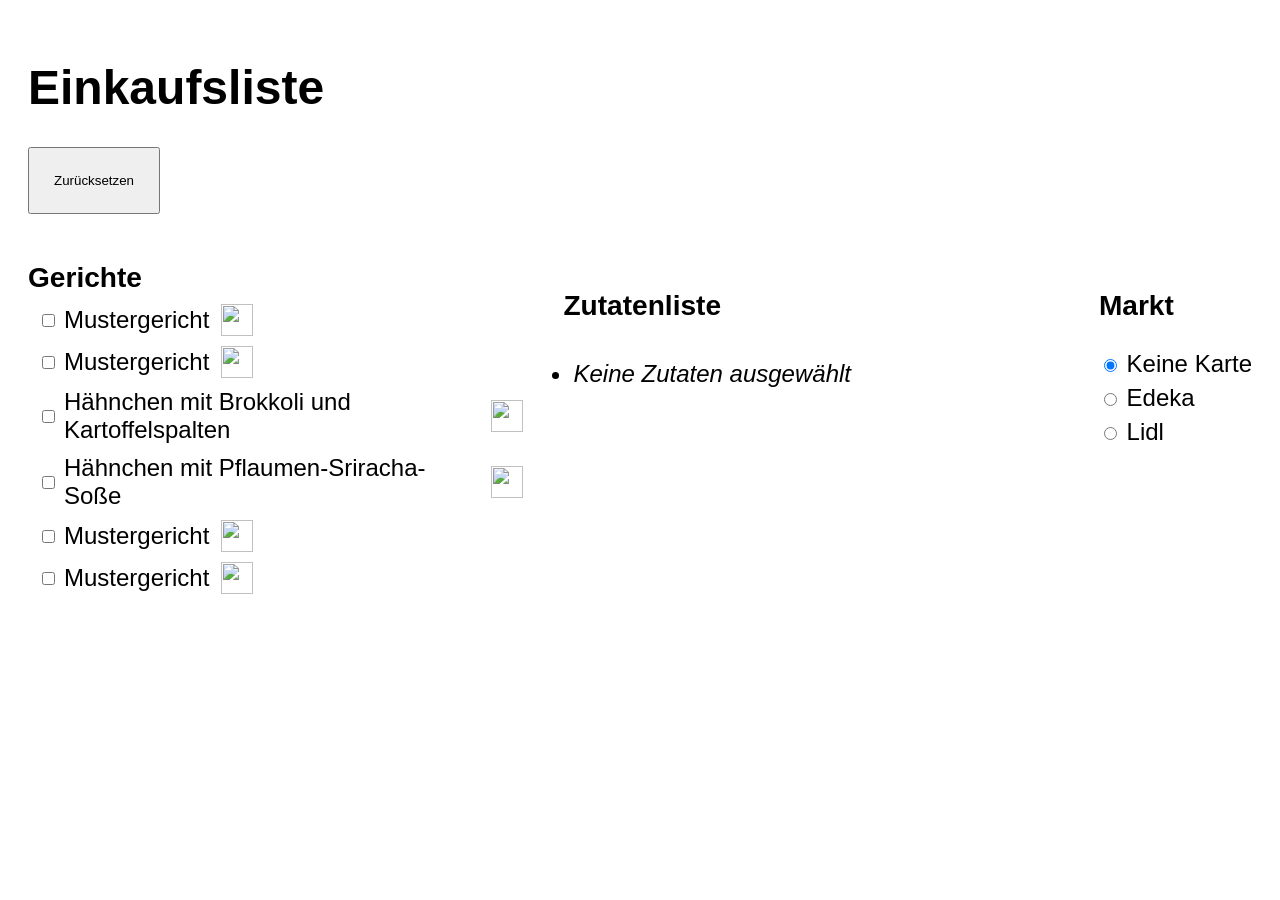
==== index.html @ 177685bd "Update index.html" ====
<!DOCTYPE html>
<html lang="de">
<head>
<meta charset="UTF-8">
<title>Einkaufsliste</title>

<style>
body {
    font-family: Arial, sans-serif;
	font-size: 24px; /* Base font size */
    padding: 20px;
}

/* ===================== KARTE ===================== */
#map-container {
    position: relative;
    max-width: 1200px;
    margin-top: 20px;
}

#map-container.hidden {
    display: none;
}

#map-container img {
    width: 100%;
    display: block;
}

.marker {
    position: absolute;
    width: 22px;
    height: 22px;
    background: red;
    border-radius: 50%;
    color: white;
    font-size: 12px;
    font-weight: bold;
    display: flex;
    align-items: center;
    justify-content: center;
	cursor: pointer;
}

/* Popup für Zutaten */
.popup {
    position: absolute;
    background: white;
    border: 1px solid #333;
    padding: 6px 10px;
    font-size: 12px;
    display: none;
    z-index: 10;
    box-shadow: 0 2px 6px rgba(0,0,0,0.3);
	}

/* ===================== LAYOUT ===================== */
#listen-container {
    display: flex;
    gap: 30px;
    margin-top: 20px;
    align-items: flex-start;
}

#controls {
    max-height: 300px;
    overflow-y: auto;
    padding: 10px;
}

.gericht {
    display: flex;
    align-items: center;
    gap: 12px;
    margin-bottom: 10px;
}

.gericht label {
    display: flex;
    align-items: center;
    gap: 6px;
    cursor: pointer;
}

.icon {
    width: 32px;
    height: 32px;
    cursor: pointer;
}

/* ===================== FULLSCREEN OVERLAY ===================== */
#iconOverlay {
    position: fixed;
    inset: 0;
    background: rgba(0,0,0,0.8);
    display: none;
    align-items: center;
    justify-content: center;
    z-index: 9999;
}

#iconOverlay img {
    max-width: 90vw;
    max-height: 90vh;
}
/* ===================== FULLSCREEN OVERLAY END ===================== */

#zutatenListe {
    padding: 10px;
    min-width: 200px;
}

#zutatenListe li {
    margin-bottom: 6px;
}

/* ===================== MARKTAUSWAHL ===================== */
#marktAuswahl label {
    display: block;
    margin-bottom: 6px;
    cursor: pointer;
}
</style>
</head>

<body>

<h1>Einkaufsliste</h1>
<button id="resetBtn"; style="padding:24px 24px;">Zurücksetzen</button>
<br><br>

<!-- ===================== LISTEN ===================== -->
<div id="listen-container">

    <!-- GERICHTE -->
    <div style="flex:1; max-width: 600px;">
        <div style="display:flex; align-items:center; gap:10px;">
            <h3 style="margin:0;">Gerichte</h3>	
        </div>

        <div id="controls">
            <div class="gericht">
                <label><input type="checkbox" id="gericht1" value="gericht1"> Mustergericht</label>
                <img src="gericht1.png" class="icon">
            </div>
            <div class="gericht">
                <label><input type="checkbox" id="gericht2" value="gericht2"> Mustergericht</label>
                <img src="gericht2.png" class="icon">
            </div>
            <div class="gericht">
                <label><input type="checkbox" id="gericht3" value="gericht3"> Hähnchen mit Brokkoli und Kartoffelspalten</label>
                <img src="gericht3.png" class="icon">
            </div>
			<div class="gericht">
                <label><input type="checkbox" id="gericht4" value="gericht4"> Hähnchen mit Pflaumen-Sriracha-Soße</label>
                <img src="gericht4.png" class="icon">
            </div>
            <div class="gericht">
                <label><input type="checkbox" id="gericht5" value="gericht5"> Mustergericht</label>
                <img src="gericht5.png" class="icon">
            </div>
            <div class="gericht">
                <label><input type="checkbox" id="gericht6" value="gericht6"> Mustergericht</label>
                <img src="gericht6.png" class="icon">
            </div>
        </div>
    </div>
	
	
<script>
	/* ===================== Zutaten und Positionen ===================== */
const maps = {
    edeka: {
        image: "karte-edeka.png",
        zutaten: {
            Tomate: { name: "Tomate", top: 60, left: 65 },
            Käse:  { name: "Käse",    top: 35, left: 94 },
            Nudeln: { name: "Nudeln",  top: 34, left: 75 },
            Salat:  { name: "Salat",   top: 65, left: 55 },
			Hähnchenbrust:	{ name: "Hähnchenbrust", top: 19, left: 78 }
        }
    },
    lidl: {
        image: "karte-lidl.png",
        zutaten: {
            Tomate: { name: "Tomate", top: 30, left: 49 },
            Käse:  { name: "Käse",    top: 45, left: 20 },
            Nudeln: { name: "Nudeln",  top: 65, left: 45 },
            Salat:  { name: "Salat",   top: 20, left: 60 },
			Hähnchenbrust:	{ name: "Hähnchenbrust", top: 35, left: 60 }
        }
    }
};

/* ===================== Gerichte ===================== */
const gerichte = {
    gericht1: ["Tomate", "Nudeln"],
    gericht2: ["Tomate", "Käse"],
    gericht3: ["Hähnchenbrust", "Kartoffel festkochend 750g", "Brokkoli", "Tomate", "Tomate", "Zwiebel", "Zwiebel", "Knoblauchzehen", "Knoblauchzehen", "Creme Fraíche", "Tomatepesto 50g", "Hühnerbrühe"],
	gericht4: ["Hähnchenbrust", "Kartoffel festkochend 750g", "Salatmischung", "Knoblauchzehen", "Knoblauchzehen", "Buttermilch-Zitronen-Dressing 100ml", "Pflaumenkonfitüre 160g", "Sriracha Soße 8ml", "Sojasoße 20ml"],
    gericht5: ["Tomate", "Käse"],
    gericht6: ["Salat", "Tomate"]
};
</script>

    <!-- ZUTATENLISTE -->
    <div style="flex:1;">
        <h3>Zutatenliste</h3>
        <ul id="zutatenListe">
            <li><em>Keine Zutaten ausgewählt</em></li>
        </ul>
    </div>

    <!-- MARKTAUSWAHL -->
    <div>
        <h3>Markt</h3>
        <div id="marktAuswahl">
            <label>
                <input type="radio" name="markt" value="none" checked>
                Keine Karte
            </label>
            <label>
                <input type="radio" name="markt" value="edeka">
                Edeka
            </label>
            <label>
                <input type="radio" name="markt" value="lidl">
                Lidl
            </label>
        </div>
    </div>

</div>

<!-- ===================== ICON OVERLAY ===================== -->
<div id="iconOverlay">
    <img id="iconOverlayImg">
</div>
<!-- ===================== KARTE ===================== -->
<div id="map-container" class="hidden">
    <img id="mapImage" src="">
    <div id="markers"></div>
	<div id="popup" class="popup"></div>
</div>

<script>
/* ===================== ICON OVERLAY ===================== */
const overlay = document.getElementById("iconOverlay");
const overlayImg = document.getElementById("iconOverlayImg");

document.querySelectorAll(".icon").forEach(icon => {
    icon.addEventListener("click", e => {
        e.stopPropagation();
        overlayImg.src = icon.src;
        overlay.style.display = "flex";
    });
});

overlay.addEventListener("click", () => overlay.style.display = "none");



let currentMap = "none";

/* ===================== UPDATE ===================== */
function updateMap() {
    const zutatenListe = document.getElementById("zutatenListe");
    const markersDiv = document.getElementById("markers");
    const mapContainer = document.getElementById("map-container");

    zutatenListe.innerHTML = "";
    markersDiv.innerHTML = "";

    const counter = {};
	const positions = {}; // sammelt Zutaten pro Koordinate

    document.querySelectorAll("#controls input:checked").forEach(cb => {
        gerichte[cb.value].forEach(z => counter[z] = (counter[z] || 0) + 1);
    });

    if (Object.keys(counter).length === 0) {
        zutatenListe.innerHTML = "<li><em>Keine Zutaten ausgewählt</em></li>";
    } else {
        Object.keys(counter).forEach(key => {
            const name =
                currentMap !== "none"
                ? maps[currentMap].zutaten[key]?.name || key
                : key;

            const li = document.createElement("li");
            li.textContent = `${counter[key]}× ${name}`;
            zutatenListe.appendChild(li);
        });
    }

    if (currentMap === "none") {
        mapContainer.classList.add("hidden");
        return;
    }

    mapContainer.classList.remove("hidden");
    document.getElementById("mapImage").src = maps[currentMap].image;

    // Zutaten nach Position gruppieren
Object.keys(counter).forEach(key => {
    const z = maps[currentMap].zutaten[key];
    if (!z) return;

    const posKey = `${z.top}-${z.left}`;

    if (!positions[posKey]) {
        positions[posKey] = {
            top: z.top,
            left: z.left,
            items: []
        };
    }

    positions[posKey].items.push({
        name: z.name,
        amount: counter[key]
    });
});

// Für jede Position genau EIN Marker
Object.values(positions).forEach(pos => {
    const marker = document.createElement("div");
    marker.className = "marker";
    marker.style.top = pos.top + "%";
    marker.style.left = pos.left + "%";

    // Gesamtanzahl als Zahl im Marker
    const total = pos.items.reduce((sum, i) => sum + i.amount, 0);
    marker.innerText = total;

    marker.onclick = (e) => {
        e.stopPropagation();

        const text = pos.items
            .map(i => `${i.amount}× ${i.name}`)
            .join("\n");

        showPopup(marker, text);
    };

    markersDiv.appendChild(marker);
});
	
}

/* ===================== EVENTS ===================== */
document.querySelectorAll("#controls input").forEach(cb =>
    cb.addEventListener("change", updateMap)
);

document.querySelectorAll("input[name='markt']").forEach(rb =>
    rb.addEventListener("change", () => {
        currentMap = rb.value;
        updateMap();
    })
);

document.getElementById("resetBtn").addEventListener("click", () => {
    document.querySelectorAll("#controls input").forEach(cb => cb.checked = false);
    localStorage.removeItem("eingekaufteGerichte");
    updateMap();
});

updateMap();
function showPopup(marker, text) {
    const popup = document.getElementById("popup");
    popup.innerText = text;
    popup.style.display = "block";
    popup.style.top = (marker.offsetTop - 30) + "px";
    popup.style.left = (marker.offsetLeft + 25) + "px";
}

// Klick irgendwo → Popup schließen
document.addEventListener("click", () => {
    document.getElementById("popup").style.display = "none";
});

/* ===================== LOCAL STORAGE ===================== */
const STORAGE_KEY = "eingekaufteGerichte";

function saveState() {
    const state = {};
    document.querySelectorAll("#controls input").forEach(cb => {
        state[cb.id] = cb.checked;
    });
    localStorage.setItem(STORAGE_KEY, JSON.stringify(state));
}

document.querySelectorAll("#controls input").forEach(cb => {
    cb.addEventListener("change", () => {
        saveState();
        updateMap();
    });
});

window.addEventListener("DOMContentLoaded", () => {
    const saved = localStorage.getItem(STORAGE_KEY);
    if (saved) {
        const state = JSON.parse(saved);
        document.querySelectorAll("#controls input").forEach(cb => {
            cb.checked = !!state[cb.id];
        });
    }
    updateMap();
});

/* ===================== RESET ===================== */
document.getElementById("resetBtn").addEventListener("click", () => {
    document.querySelectorAll("#controls input").forEach(cb => cb.checked = false);
    localStorage.removeItem(STORAGE_KEY);
    updateMap();
});
</script>

</body>
</html>
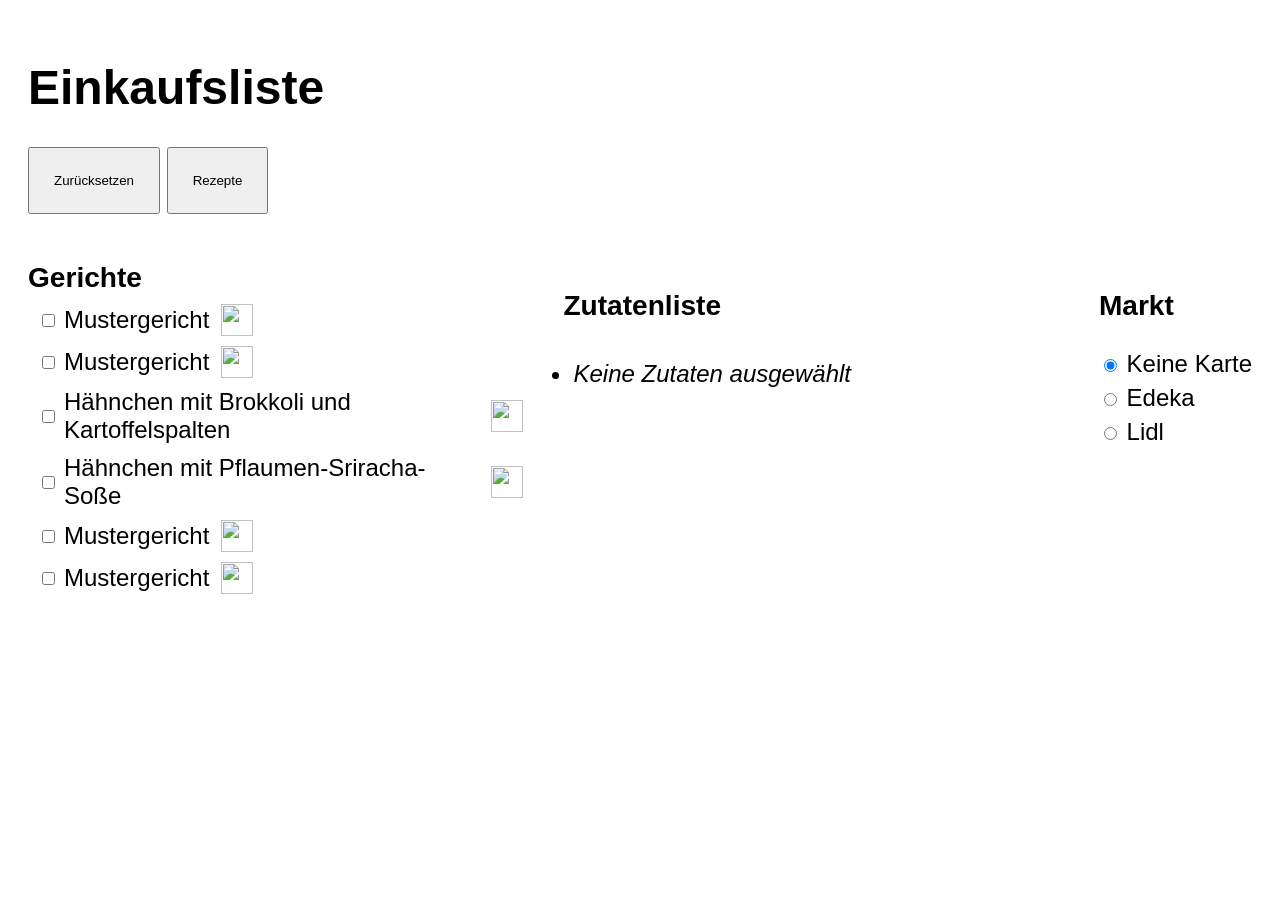
==== commit 0640f163: "Update index.html" ====
--- a/index.html
+++ b/index.html
@@ -127,6 +127,7 @@
 
 <h1>Einkaufsliste</h1>
 <button id="resetBtn"; style="padding:24px 24px;">Zurücksetzen</button>
+<a href="rezepte.html"><button id="rezeptBtn"; style="padding:24px 24px;">Rezepte</button> </a>
 <br><br>
 
 <!-- ===================== LISTEN ===================== -->
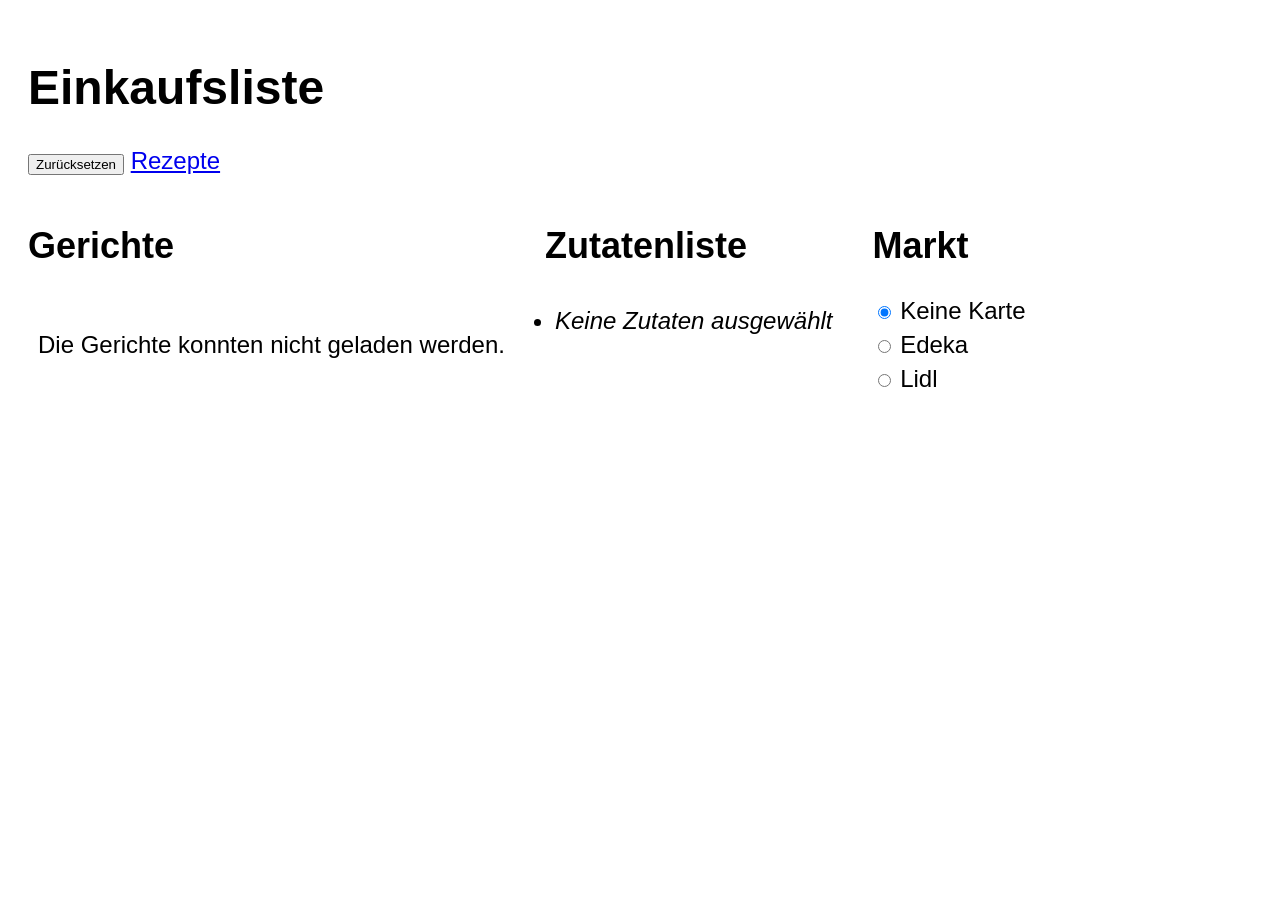
==== commit 88a65f7a: "Update index.html" ====
--- a/index.html
+++ b/index.html
@@ -1,422 +1,142 @@
 <!DOCTYPE html>
 <html lang="de">
-<head>
-<meta charset="UTF-8">
-<title>Einkaufsliste</title>
+	<head>
+		<meta charset="UTF-8">
+		<meta name="viewport" content="width=device-width, initial-scale=1.0">
 
-<style>
-body {
-    font-family: Arial, sans-serif;
-	font-size: 24px; /* Base font size */
-    padding: 20px;
-}
+		<link rel="stylesheet" href="assets/css/main.css">
 
-/* ===================== KARTE ===================== */
-#map-container {
-    position: relative;
-    max-width: 1200px;
-    margin-top: 20px;
-}
+		<title>Einkaufsliste</title>
+	</head>
 
-#map-container.hidden {
-    display: none;
-}
+	<body>
 
-#map-container img {
-    width: 100%;
-    display: block;
-}
+		<!-- ===================== HEADER ===================== -->
+		<header>
+			<h1>Einkaufsliste</h1>
 
-.marker {
-    position: absolute;
-    width: 22px;
-    height: 22px;
-    background: red;
-    border-radius: 50%;
-    color: white;
-    font-size: 12px;
-    font-weight: bold;
-    display: flex;
-    align-items: center;
-    justify-content: center;
-	cursor: pointer;
-}
+			<nav aria-label="Seitennavigation">
+				<button type="button" id="resetBtn">
+					Zurücksetzen
+				</button>
 
-/* Popup für Zutaten */
-.popup {
-    position: absolute;
-    background: white;
-    border: 1px solid #333;
-    padding: 6px 10px;
-    font-size: 12px;
-    display: none;
-    z-index: 10;
-    box-shadow: 0 2px 6px rgba(0,0,0,0.3);
-	}
-
-/* ===================== LAYOUT ===================== */
-#listen-container {
-    display: flex;
-    gap: 30px;
-    margin-top: 20px;
-    align-items: flex-start;
-}
-
-#controls {
-    max-height: 300px;
-    overflow-y: auto;
-    padding: 10px;
-}
-
-.gericht {
-    display: flex;
-    align-items: center;
-    gap: 12px;
-    margin-bottom: 10px;
-}
-
-.gericht label {
-    display: flex;
-    align-items: center;
-    gap: 6px;
-    cursor: pointer;
-}
-
-.icon {
-    width: 32px;
-    height: 32px;
-    cursor: pointer;
-}
-
-/* ===================== FULLSCREEN OVERLAY ===================== */
-#iconOverlay {
-    position: fixed;
-    inset: 0;
-    background: rgba(0,0,0,0.8);
-    display: none;
-    align-items: center;
-    justify-content: center;
-    z-index: 9999;
-}
-
-#iconOverlay img {
-    max-width: 90vw;
-    max-height: 90vh;
-}
-/* ===================== FULLSCREEN OVERLAY END ===================== */
-
-#zutatenListe {
-    padding: 10px;
-    min-width: 200px;
-}
-
-#zutatenListe li {
-    margin-bottom: 6px;
-}
-
-/* ===================== MARKTAUSWAHL ===================== */
-#marktAuswahl label {
-    display: block;
-    margin-bottom: 6px;
-    cursor: pointer;
-}
-</style>
-</head>
-
-<body>
-
-<h1>Einkaufsliste</h1>
-<button id="resetBtn"; style="padding:24px 24px;">Zurücksetzen</button>
-<a href="rezepte.html"><button id="rezeptBtn"; style="padding:24px 24px;">Rezepte</button> </a>
-<br><br>
-
-<!-- ===================== LISTEN ===================== -->
-<div id="listen-container">
-
-    <!-- GERICHTE -->
-    <div style="flex:1; max-width: 600px;">
-        <div style="display:flex; align-items:center; gap:10px;">
-            <h3 style="margin:0;">Gerichte</h3>	
-        </div>
-
-        <div id="controls">
-            <div class="gericht">
-                <label><input type="checkbox" id="gericht1" value="gericht1"> Mustergericht</label>
-                <img src="gericht1.png" class="icon">
-            </div>
-            <div class="gericht">
-                <label><input type="checkbox" id="gericht2" value="gericht2"> Mustergericht</label>
-                <img src="gericht2.png" class="icon">
-            </div>
-            <div class="gericht">
-                <label><input type="checkbox" id="gericht3" value="gericht3"> Hähnchen mit Brokkoli und Kartoffelspalten</label>
-                <img src="gericht3.png" class="icon">
-            </div>
-			<div class="gericht">
-                <label><input type="checkbox" id="gericht4" value="gericht4"> Hähnchen mit Pflaumen-Sriracha-Soße</label>
-                <img src="gericht4.png" class="icon">
-            </div>
-            <div class="gericht">
-                <label><input type="checkbox" id="gericht5" value="gericht5"> Mustergericht</label>
-                <img src="gericht5.png" class="icon">
-            </div>
-            <div class="gericht">
-                <label><input type="checkbox" id="gericht6" value="gericht6"> Mustergericht</label>
-                <img src="gericht6.png" class="icon">
-            </div>
-        </div>
-    </div>
-	
-	
-<script>
-	/* ===================== Zutaten und Positionen ===================== */
-const maps = {
-    edeka: {
-        image: "karte-edeka.png",
-        zutaten: {
-            Tomate: { name: "Tomate", top: 60, left: 65 },
-            Käse:  { name: "Käse",    top: 35, left: 94 },
-            Nudeln: { name: "Nudeln",  top: 34, left: 75 },
-            Salat:  { name: "Salat",   top: 65, left: 55 },
-			Hähnchenbrust:	{ name: "Hähnchenbrust", top: 19, left: 78 }
-        }
-    },
-    lidl: {
-        image: "karte-lidl.png",
-        zutaten: {
-            Tomate: { name: "Tomate", top: 30, left: 49 },
-            Käse:  { name: "Käse",    top: 45, left: 20 },
-            Nudeln: { name: "Nudeln",  top: 65, left: 45 },
-            Salat:  { name: "Salat",   top: 20, left: 60 },
-			Hähnchenbrust:	{ name: "Hähnchenbrust", top: 35, left: 60 }
-        }
-    }
-};
-
-/* ===================== Gerichte ===================== */
-const gerichte = {
-    gericht1: ["Tomate", "Nudeln"],
-    gericht2: ["Tomate", "Käse"],
-    gericht3: ["Hähnchenbrust", "Kartoffel festkochend 750g", "Brokkoli", "Tomate", "Tomate", "Zwiebel", "Zwiebel", "Knoblauchzehen", "Knoblauchzehen", "Creme Fraíche", "Tomatepesto 50g", "Hühnerbrühe"],
-	gericht4: ["Hähnchenbrust", "Kartoffel festkochend 750g", "Salatmischung", "Knoblauchzehen", "Knoblauchzehen", "Buttermilch-Zitronen-Dressing 100ml", "Pflaumenkonfitüre 160g", "Sriracha Soße 8ml", "Sojasoße 20ml"],
-    gericht5: ["Tomate", "Käse"],
-    gericht6: ["Salat", "Tomate"]
-};
-</script>
-
-    <!-- ZUTATENLISTE -->
-    <div style="flex:1;">
-        <h3>Zutatenliste</h3>
-        <ul id="zutatenListe">
-            <li><em>Keine Zutaten ausgewählt</em></li>
-        </ul>
-    </div>
-
-    <!-- MARKTAUSWAHL -->
-    <div>
-        <h3>Markt</h3>
-        <div id="marktAuswahl">
-            <label>
-                <input type="radio" name="markt" value="none" checked>
-                Keine Karte
-            </label>
-            <label>
-                <input type="radio" name="markt" value="edeka">
-                Edeka
-            </label>
-            <label>
-                <input type="radio" name="markt" value="lidl">
-                Lidl
-            </label>
-        </div>
-    </div>
-
-</div>
-
-<!-- ===================== ICON OVERLAY ===================== -->
-<div id="iconOverlay">
-    <img id="iconOverlayImg">
-</div>
-<!-- ===================== KARTE ===================== -->
-<div id="map-container" class="hidden">
-    <img id="mapImage" src="">
-    <div id="markers"></div>
-	<div id="popup" class="popup"></div>
-</div>
-
-<script>
-/* ===================== ICON OVERLAY ===================== */
-const overlay = document.getElementById("iconOverlay");
-const overlayImg = document.getElementById("iconOverlayImg");
-
-document.querySelectorAll(".icon").forEach(icon => {
-    icon.addEventListener("click", e => {
-        e.stopPropagation();
-        overlayImg.src = icon.src;
-        overlay.style.display = "flex";
-    });
-});
-
-overlay.addEventListener("click", () => overlay.style.display = "none");
+				<a href="rezepte.html" id="rezeptBtn">
+					Rezepte
+				</a>
+			</nav>
+		</header>
 
 
+		<!-- ===================== HAUPTINHALT ===================== -->
+		<main>
 
-let currentMap = "none";
+			<!-- ===================== LISTEN ===================== -->
+			<div id="listen-container">
 
-/* ===================== UPDATE ===================== */
-function updateMap() {
-    const zutatenListe = document.getElementById("zutatenListe");
-    const markersDiv = document.getElementById("markers");
-    const mapContainer = document.getElementById("map-container");
+				<!-- ===================== GERICHTE ===================== -->
+				<section>
+					<h2>Gerichte</h2>
 
-    zutatenListe.innerHTML = "";
-    markersDiv.innerHTML = "";
+					<!--
+						Wird automatisch durch main.js
+						aus data/gerichte/manifest.json gefüllt.
+					-->
+					<div id="controls"></div>
+				</section>
 
-    const counter = {};
-	const positions = {}; // sammelt Zutaten pro Koordinate
 
-    document.querySelectorAll("#controls input:checked").forEach(cb => {
-        gerichte[cb.value].forEach(z => counter[z] = (counter[z] || 0) + 1);
-    });
+				<!-- ===================== ZUTATENLISTE ===================== -->
+				<section>
+					<h2>Zutatenliste</h2>
 
-    if (Object.keys(counter).length === 0) {
-        zutatenListe.innerHTML = "<li><em>Keine Zutaten ausgewählt</em></li>";
-    } else {
-        Object.keys(counter).forEach(key => {
-            const name =
-                currentMap !== "none"
-                ? maps[currentMap].zutaten[key]?.name || key
-                : key;
+					<ul id="zutatenListe">
+						<li>
+							<em>Keine Zutaten ausgewählt</em>
+						</li>
+					</ul>
+				</section>
 
-            const li = document.createElement("li");
-            li.textContent = `${counter[key]}× ${name}`;
-            zutatenListe.appendChild(li);
-        });
-    }
 
-    if (currentMap === "none") {
-        mapContainer.classList.add("hidden");
-        return;
-    }
+				<!-- ===================== MARKTAUSWAHL ===================== -->
+				<section>
+					<h2>Markt</h2>
 
-    mapContainer.classList.remove("hidden");
-    document.getElementById("mapImage").src = maps[currentMap].image;
+					<div id="marktAuswahl">
 
-    // Zutaten nach Position gruppieren
-Object.keys(counter).forEach(key => {
-    const z = maps[currentMap].zutaten[key];
-    if (!z) return;
+						<label>
+							<input
+								type="radio"
+								name="markt"
+								value="none"
+								checked
+							>
+							Keine Karte
+						</label>
 
-    const posKey = `${z.top}-${z.left}`;
+						<label>
+							<input
+								type="radio"
+								name="markt"
+								value="edeka"
+							>
+							Edeka
+						</label>
 
-    if (!positions[posKey]) {
-        positions[posKey] = {
-            top: z.top,
-            left: z.left,
-            items: []
-        };
-    }
+						<label>
+							<input
+								type="radio"
+								name="markt"
+								value="lidl"
+							>
+							Lidl
+						</label>
 
-    positions[posKey].items.push({
-        name: z.name,
-        amount: counter[key]
-    });
-});
+					</div>
+				</section>
 
-// Für jede Position genau EIN Marker
-Object.values(positions).forEach(pos => {
-    const marker = document.createElement("div");
-    marker.className = "marker";
-    marker.style.top = pos.top + "%";
-    marker.style.left = pos.left + "%";
+			</div>
 
-    // Gesamtanzahl als Zahl im Marker
-    const total = pos.items.reduce((sum, i) => sum + i.amount, 0);
-    marker.innerText = total;
 
-    marker.onclick = (e) => {
-        e.stopPropagation();
+			<!-- ===================== KARTE ===================== -->
+			<section
+				id="map-container"
+				class="hidden"
+				aria-label="Marktkarte"
+			>
+				<img
+					id="mapImage"
+					src=""
+					alt="Karte des ausgewählten Marktes"
+				>
 
-        const text = pos.items
-            .map(i => `${i.amount}× ${i.name}`)
-            .join("\n");
+				<div id="markers"></div>
 
-        showPopup(marker, text);
-    };
+				<div
+					id="popup"
+					class="popup"
+				></div>
+			</section>
 
-    markersDiv.appendChild(marker);
-});
-	
-}
+		</main>
 
-/* ===================== EVENTS ===================== */
-document.querySelectorAll("#controls input").forEach(cb =>
-    cb.addEventListener("change", updateMap)
-);
 
-document.querySelectorAll("input[name='markt']").forEach(rb =>
-    rb.addEventListener("change", () => {
-        currentMap = rb.value;
-        updateMap();
-    })
-);
+		<!-- ===================== BILD-OVERLAY ===================== -->
+		<div
+			id="iconOverlay"
+			role="dialog"
+			aria-modal="true"
+			aria-label="Rezeptbild"
+		>
+			<img
+				id="iconOverlayImg"
+				src=""
+				alt=""
+			>
+		</div>
 
-document.getElementById("resetBtn").addEventListener("click", () => {
-    document.querySelectorAll("#controls input").forEach(cb => cb.checked = false);
-    localStorage.removeItem("eingekaufteGerichte");
-    updateMap();
-});
 
-updateMap();
-function showPopup(marker, text) {
-    const popup = document.getElementById("popup");
-    popup.innerText = text;
-    popup.style.display = "block";
-    popup.style.top = (marker.offsetTop - 30) + "px";
-    popup.style.left = (marker.offsetLeft + 25) + "px";
-}
+		<!-- ===================== JAVASCRIPT ===================== -->
+		<script src="assets/js/main.js"></script>
 
-// Klick irgendwo → Popup schließen
-document.addEventListener("click", () => {
-    document.getElementById("popup").style.display = "none";
-});
-
-/* ===================== LOCAL STORAGE ===================== */
-const STORAGE_KEY = "eingekaufteGerichte";
-
-function saveState() {
-    const state = {};
-    document.querySelectorAll("#controls input").forEach(cb => {
-        state[cb.id] = cb.checked;
-    });
-    localStorage.setItem(STORAGE_KEY, JSON.stringify(state));
-}
-
-document.querySelectorAll("#controls input").forEach(cb => {
-    cb.addEventListener("change", () => {
-        saveState();
-        updateMap();
-    });
-});
-
-window.addEventListener("DOMContentLoaded", () => {
-    const saved = localStorage.getItem(STORAGE_KEY);
-    if (saved) {
-        const state = JSON.parse(saved);
-        document.querySelectorAll("#controls input").forEach(cb => {
-            cb.checked = !!state[cb.id];
-        });
-    }
-    updateMap();
-});
-
-/* ===================== RESET ===================== */
-document.getElementById("resetBtn").addEventListener("click", () => {
-    document.querySelectorAll("#controls input").forEach(cb => cb.checked = false);
-    localStorage.removeItem(STORAGE_KEY);
-    updateMap();
-});
-</script>
-
-</body>
+	</body>
 </html>
--- a/assets/css/main.css
+++ b/assets/css/main.css
@@ -0,0 +1,115 @@
+body {
+    font-family: Arial, sans-serif;
+	font-size: 24px; /* Base font size */
+    padding: 20px;
+}
+
+/* ===================== KARTE ===================== */
+#map-container {
+    position: relative;
+    max-width: 1200px;
+    margin-top: 20px;
+}
+
+#map-container.hidden {
+    display: none;
+}
+
+#map-container img {
+    width: 100%;
+    display: block;
+}
+
+.marker {
+    position: absolute;
+    width: 22px;
+    height: 22px;
+    background: red;
+    border-radius: 50%;
+    color: white;
+    font-size: 12px;
+    font-weight: bold;
+    display: flex;
+    align-items: center;
+    justify-content: center;
+	cursor: pointer;
+}
+
+/* Popup für Zutaten */
+.popup {
+    position: absolute;
+    background: white;
+    border: 1px solid #333;
+    padding: 6px 10px;
+    font-size: 12px;
+    display: none;
+    z-index: 10;
+    box-shadow: 0 2px 6px rgba(0,0,0,0.3);
+	}
+
+/* ===================== LAYOUT ===================== */
+#listen-container {
+    display: flex;
+    gap: 30px;
+    margin-top: 20px;
+    align-items: flex-start;
+}
+
+#controls {
+    max-height: 300px;
+    overflow-y: auto;
+    padding: 10px;
+}
+
+.gericht {
+    display: flex;
+    align-items: center;
+    gap: 12px;
+    margin-bottom: 10px;
+}
+
+.gericht label {
+    display: flex;
+    align-items: center;
+    gap: 6px;
+    cursor: pointer;
+}
+
+.icon {
+    width: 32px;
+    height: 32px;
+    cursor: pointer;
+}
+
+/* ===================== FULLSCREEN OVERLAY ===================== */
+#iconOverlay {
+    position: fixed;
+    inset: 0;
+    background: rgba(0,0,0,0.8);
+    display: none;
+    align-items: center;
+    justify-content: center;
+    z-index: 9999;
+}
+
+#iconOverlay img {
+    max-width: 90vw;
+    max-height: 90vh;
+}
+/* ===================== FULLSCREEN OVERLAY END ===================== */
+
+#zutatenListe {
+    padding: 10px;
+    min-width: 200px;
+}
+
+#zutatenListe li {
+    margin-bottom: 6px;
+}
+
+/* ===================== MARKTAUSWAHL ===================== */
+#marktAuswahl label {
+    display: block;
+    margin-bottom: 6px;
+    cursor: pointer;
+}
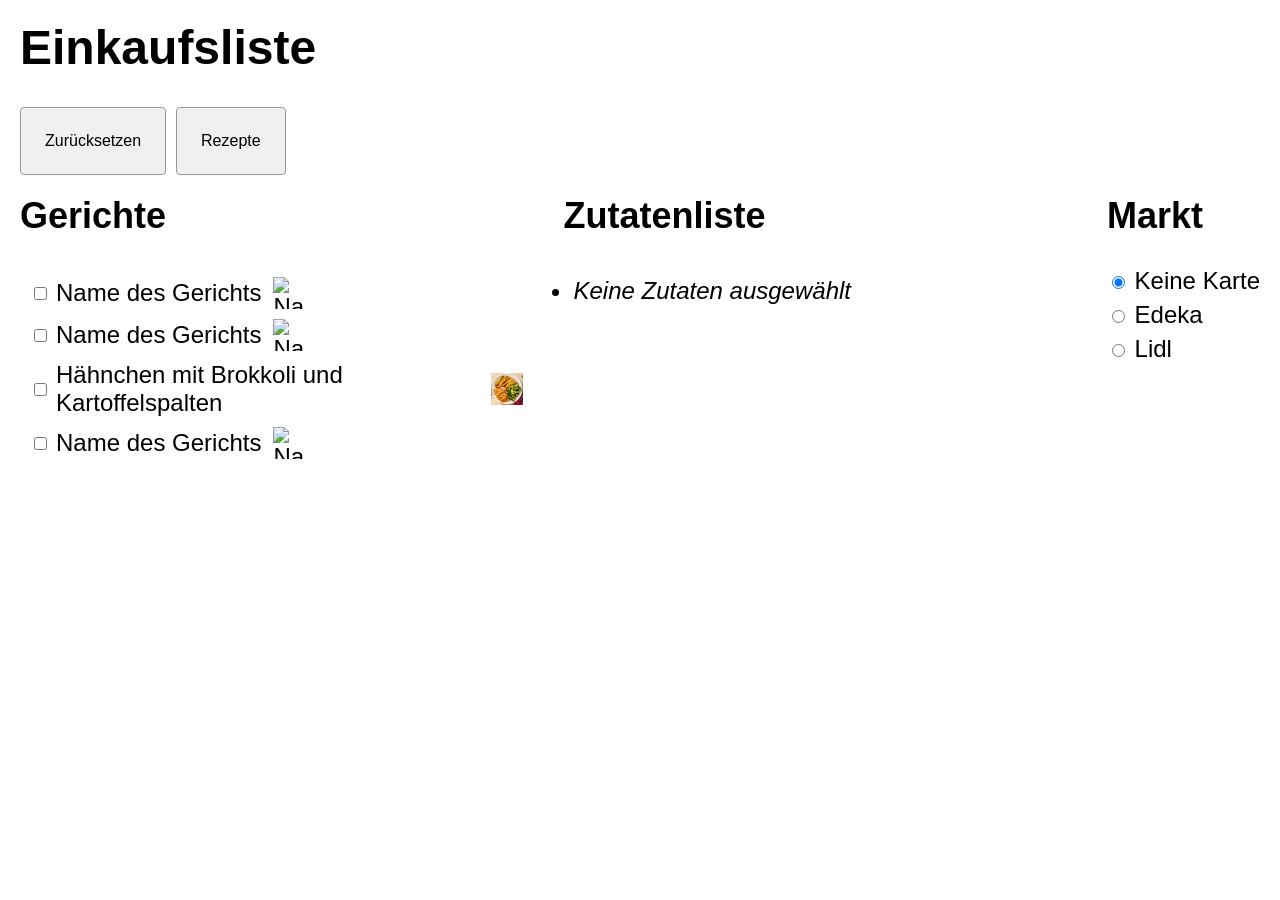
==== commit 3b69e09d: "Update index.html" ====
--- a/index.html
+++ b/index.html
@@ -20,7 +20,7 @@
 					Zurücksetzen
 				</button>
 
-				<a href="rezepte.html" id="rezeptBtn">
+				<a href="rezept_uebersicht.html" id="rezeptBtn">
 					Rezepte
 				</a>
 			</nav>
--- a/assets/css/main.css
+++ b/assets/css/main.css
@@ -1,115 +1,363 @@
+/* =========================================================
+   Einkaufsliste
+   Main Stylesheet
+   ========================================================= */
+
+
+/* ---------------------------------------------------------
+   1. Grundeinstellungen
+   --------------------------------------------------------- */
+
+* {
+	box-sizing: border-box;
+}
+
 body {
-    font-family: Arial, sans-serif;
-	font-size: 24px; /* Base font size */
-    padding: 20px;
-}
-
-/* ===================== KARTE ===================== */
+	margin: 0;
+	padding: 20px;
+
+	font-family: Arial, sans-serif;
+	font-size: 24px;
+}
+
+
+/* ---------------------------------------------------------
+   2. Header
+   --------------------------------------------------------- */
+
+header h1 {
+	margin-top: 0;
+}
+
+header nav {
+	display: flex;
+	align-items: center;
+	gap: 10px;
+}
+
+
+/*
+ * Reset-Button und Rezepte-Link sollen optisch
+ * gleich behandelt werden.
+ */
+#resetBtn,
+#rezeptBtn {
+	display: inline-flex;
+	align-items: center;
+	justify-content: center;
+
+	padding: 24px;
+
+	font: inherit;
+	font-size: 1rem;
+
+	color: inherit;
+	background: #f0f0f0;
+
+	border: 1px solid #999;
+	border-radius: 4px;
+
+	text-decoration: none;
+	cursor: pointer;
+}
+
+
+/* ---------------------------------------------------------
+   3. Hauptlayout
+   --------------------------------------------------------- */
+
+#listen-container {
+	display: flex;
+	align-items: flex-start;
+
+	gap: 30px;
+	margin-top: 20px;
+}
+
+
+/*
+ * Gerichte
+ *
+ * Entspricht dem früheren:
+ * style="flex:1; max-width:600px;"
+ */
+#listen-container > section:first-child {
+	flex: 1;
+	max-width: 600px;
+	min-width: 0;
+}
+
+
+/*
+ * Zutatenliste
+ *
+ * Entspricht dem früheren:
+ * style="flex:1;"
+ */
+#listen-container > section:nth-child(2) {
+	flex: 1;
+	min-width: 0;
+}
+
+
+/*
+ * Die Überschriften hatten vorher teilweise
+ * style="margin:0;".
+ */
+#listen-container h2 {
+	margin-top: 0;
+}
+
+
+/* ---------------------------------------------------------
+   4. Gerichte
+   --------------------------------------------------------- */
+
+#controls {
+	max-height: 300px;
+
+	padding: 10px;
+
+	overflow-y: auto;
+}
+
+
+.gericht {
+	display: flex;
+	align-items: center;
+
+	gap: 12px;
+	margin-bottom: 10px;
+}
+
+
+.gericht:last-child {
+	margin-bottom: 0;
+}
+
+
+.gericht label {
+	display: flex;
+	align-items: center;
+
+	gap: 6px;
+
+	cursor: pointer;
+}
+
+
+.gericht input[type="checkbox"] {
+	flex-shrink: 0;
+
+	cursor: pointer;
+}
+
+
+.icon {
+	width: 32px;
+	height: 32px;
+
+	object-fit: cover;
+
+	cursor: pointer;
+}
+
+
+/* ---------------------------------------------------------
+   5. Zutatenliste
+   --------------------------------------------------------- */
+
+#zutatenListe {
+	min-width: 200px;
+
+	padding: 10px;
+}
+
+
+#zutatenListe li {
+	margin-bottom: 6px;
+}
+
+
+#zutatenListe li:last-child {
+	margin-bottom: 0;
+}
+
+
+/* ---------------------------------------------------------
+   6. Marktauswahl
+   --------------------------------------------------------- */
+
+#marktAuswahl label {
+	display: block;
+
+	margin-bottom: 6px;
+
+	cursor: pointer;
+}
+
+
+#marktAuswahl label:last-child {
+	margin-bottom: 0;
+}
+
+
+#marktAuswahl input[type="radio"] {
+	cursor: pointer;
+}
+
+
+/* ---------------------------------------------------------
+   7. Karte
+   --------------------------------------------------------- */
+
 #map-container {
-    position: relative;
-    max-width: 1200px;
-    margin-top: 20px;
-}
+	position: relative;
+
+	max-width: 1200px;
+	margin-top: 20px;
+}
+
 
 #map-container.hidden {
-    display: none;
-}
-
-#map-container img {
-    width: 100%;
-    display: block;
-}
+	display: none;
+}
+
+
+#map-container > img {
+	display: block;
+
+	width: 100%;
+}
+
+
+/* ---------------------------------------------------------
+   8. Kartenmarker
+   --------------------------------------------------------- */
 
 .marker {
-    position: absolute;
-    width: 22px;
-    height: 22px;
-    background: red;
-    border-radius: 50%;
-    color: white;
-    font-size: 12px;
-    font-weight: bold;
-    display: flex;
-    align-items: center;
-    justify-content: center;
-	cursor: pointer;
-}
-
-/* Popup für Zutaten */
+	position: absolute;
+
+	width: 22px;
+	height: 22px;
+
+	display: flex;
+	align-items: center;
+	justify-content: center;
+
+	padding: 0;
+
+	color: white;
+	background: red;
+
+	border: 0;
+	border-radius: 50%;
+
+	font-size: 12px;
+	font-weight: bold;
+	line-height: 1;
+
+	cursor: pointer;
+}
+
+
+/* ---------------------------------------------------------
+   9. Karten-Popup
+   --------------------------------------------------------- */
+
 .popup {
-    position: absolute;
-    background: white;
-    border: 1px solid #333;
-    padding: 6px 10px;
-    font-size: 12px;
-    display: none;
-    z-index: 10;
-    box-shadow: 0 2px 6px rgba(0,0,0,0.3);
-	}
-
-/* ===================== LAYOUT ===================== */
-#listen-container {
-    display: flex;
-    gap: 30px;
-    margin-top: 20px;
-    align-items: flex-start;
-}
-
-#controls {
-    max-height: 300px;
-    overflow-y: auto;
-    padding: 10px;
-}
-
-.gericht {
-    display: flex;
-    align-items: center;
-    gap: 12px;
-    margin-bottom: 10px;
-}
-
-.gericht label {
-    display: flex;
-    align-items: center;
-    gap: 6px;
-    cursor: pointer;
-}
-
-.icon {
-    width: 32px;
-    height: 32px;
-    cursor: pointer;
-}
-
-/* ===================== FULLSCREEN OVERLAY ===================== */
+	position: absolute;
+	z-index: 10;
+
+	display: none;
+
+	padding: 6px 10px;
+
+	color: #000;
+	background: white;
+
+	border: 1px solid #333;
+
+	font-size: 12px;
+	white-space: pre-line;
+
+	box-shadow:
+		0 2px 6px rgba(0, 0, 0, 0.3);
+}
+
+
+/* ---------------------------------------------------------
+   10. Rezeptbild-Overlay
+   --------------------------------------------------------- */
+
 #iconOverlay {
-    position: fixed;
-    inset: 0;
-    background: rgba(0,0,0,0.8);
-    display: none;
-    align-items: center;
-    justify-content: center;
-    z-index: 9999;
-}
+	position: fixed;
+	inset: 0;
+	z-index: 9999;
+
+	display: none;
+	align-items: center;
+	justify-content: center;
+
+	padding: 20px;
+
+	background: rgba(0, 0, 0, 0.8);
+
+	cursor: pointer;
+}
+
 
 #iconOverlay img {
-    max-width: 90vw;
-    max-height: 90vh;
-}
-/* ===================== FULLSCREEN OVERLAY END ===================== */
-
-#zutatenListe {
-    padding: 10px;
-    min-width: 200px;
-}
-
-#zutatenListe li {
-    margin-bottom: 6px;
-}
-
-/* ===================== MARKTAUSWAHL ===================== */
-#marktAuswahl label {
-    display: block;
-    margin-bottom: 6px;
-    cursor: pointer;
-}
+	display: block;
+
+	max-width: 90vw;
+	max-height: 90vh;
+
+	object-fit: contain;
+}
+
+
+/* ---------------------------------------------------------
+   11. Responsive Layout
+   --------------------------------------------------------- */
+
+@media (max-width: 800px) {
+
+	body {
+		font-size: 18px;
+		padding: 15px;
+	}
+
+
+	header nav {
+		flex-wrap: wrap;
+	}
+
+
+	#resetBtn,
+	#rezeptBtn {
+		padding: 16px;
+	}
+
+
+	#listen-container {
+		flex-direction: column;
+		gap: 20px;
+	}
+
+
+	#listen-container > section {
+		width: 100%;
+		max-width: none;
+	}
+
+
+	#controls {
+		max-height: none;
+	}
+
+
+	#zutatenListe {
+		min-width: 0;
+	}
+}
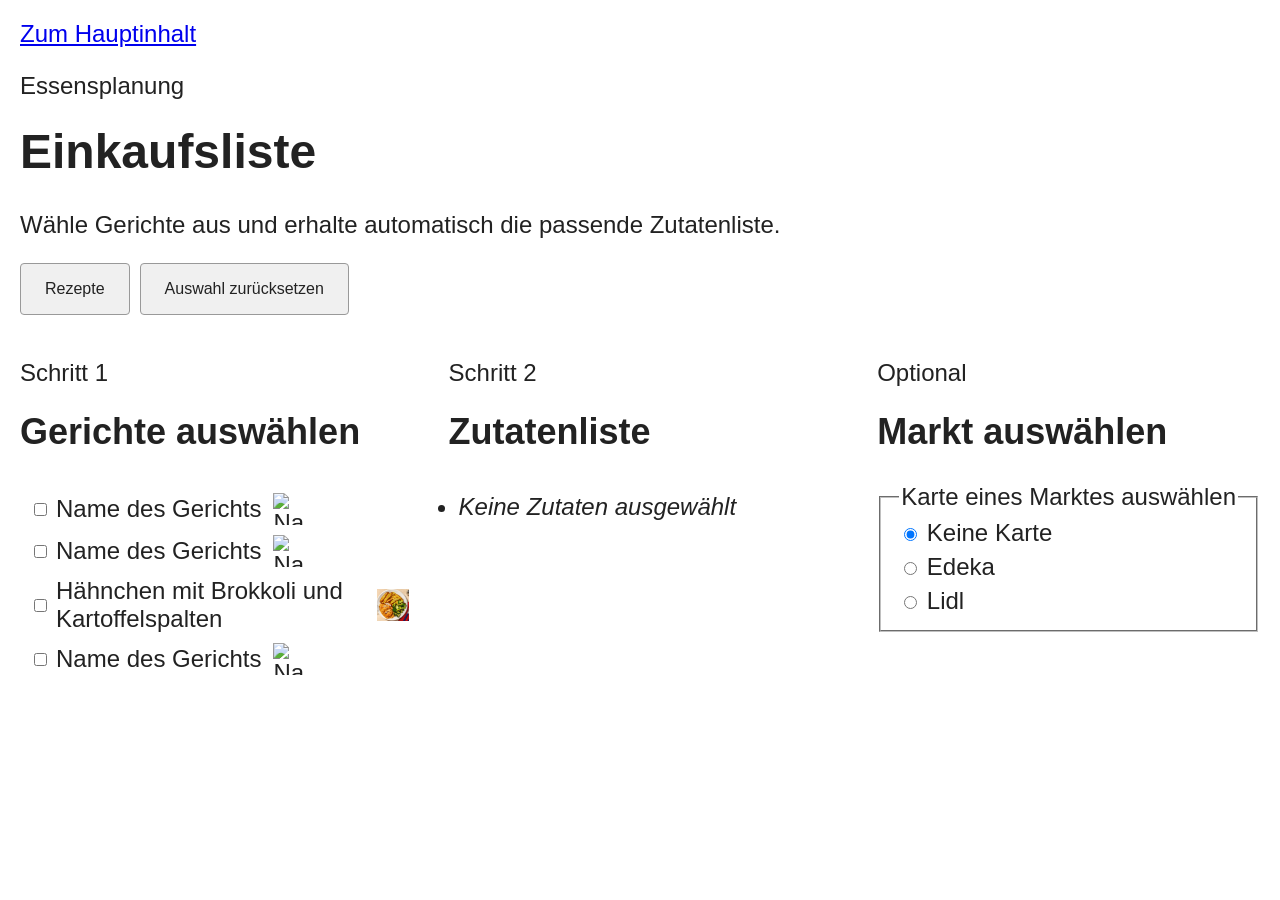
==== commit e53cec11: "Update index.html" ====
--- a/index.html
+++ b/index.html
@@ -2,54 +2,138 @@
 <html lang="de">
 	<head>
 		<meta charset="UTF-8">
-		<meta name="viewport" content="width=device-width, initial-scale=1.0">
-
-		<link rel="stylesheet" href="assets/css/main.css">
+		<meta
+			name="viewport"
+			content="width=device-width, initial-scale=1.0"
+		>
+
+		<meta
+			name="description"
+			content="Gerichte auswählen, Zutaten zusammenstellen und auf der Marktkarte anzeigen."
+		>
+
+		<link
+			rel="stylesheet"
+			href="assets/css/main.css"
+		>
 
 		<title>Einkaufsliste</title>
 	</head>
 
 	<body>
 
+		<a
+			class="skip-link"
+			href="#main-content"
+		>
+			Zum Hauptinhalt
+		</a>
+
+
 		<!-- ===================== HEADER ===================== -->
-		<header>
-			<h1>Einkaufsliste</h1>
-
-			<nav aria-label="Seitennavigation">
-				<button type="button" id="resetBtn">
-					Zurücksetzen
-				</button>
-
-				<a href="rezept_uebersicht.html" id="rezeptBtn">
-					Rezepte
-				</a>
-			</nav>
+		<header class="site-header">
+
+			<div class="page-container header-content">
+
+				<div class="header-heading">
+					<p class="eyebrow">
+						Essensplanung
+					</p>
+
+					<h1>Einkaufsliste</h1>
+
+					<p class="header-description">
+						Wähle Gerichte aus und erhalte automatisch
+						die passende Zutatenliste.
+					</p>
+				</div>
+
+
+				<nav
+					class="header-actions"
+					aria-label="Seitennavigation"
+				>
+					<a
+						href="rezept_uebersicht.html"
+						id="rezeptBtn"
+						class="button button-secondary"
+					>
+						Rezepte
+					</a>
+
+					<button
+						type="button"
+						id="resetBtn"
+						class="button button-danger"
+					>
+						Auswahl zurücksetzen
+					</button>
+				</nav>
+
+			</div>
+
 		</header>
 
 
 		<!-- ===================== HAUPTINHALT ===================== -->
-		<main>
-
-			<!-- ===================== LISTEN ===================== -->
+		<main
+			id="main-content"
+			class="page-container"
+		>
+
 			<div id="listen-container">
 
 				<!-- ===================== GERICHTE ===================== -->
-				<section>
-					<h2>Gerichte</h2>
+				<section
+					class="panel gerichte-panel"
+					aria-labelledby="gerichte-heading"
+				>
+					<div class="panel-header">
+						<div>
+							<p class="panel-kicker">
+								Schritt 1
+							</p>
+
+							<h2 id="gerichte-heading">
+								Gerichte auswählen
+							</h2>
+						</div>
+					</div>
+
 
 					<!--
-						Wird automatisch durch main.js
-						aus data/gerichte/manifest.json gefüllt.
+						Wird durch main.js aus
+						data/gerichte/manifest.json gefüllt.
 					-->
-					<div id="controls"></div>
+					<div
+						id="controls"
+						class="gerichte-liste"
+					></div>
 				</section>
 
 
 				<!-- ===================== ZUTATENLISTE ===================== -->
-				<section>
-					<h2>Zutatenliste</h2>
-
-					<ul id="zutatenListe">
+				<section
+					class="panel zutaten-panel"
+					aria-labelledby="zutaten-heading"
+				>
+					<div class="panel-header">
+						<div>
+							<p class="panel-kicker">
+								Schritt 2
+							</p>
+
+							<h2 id="zutaten-heading">
+								Zutatenliste
+							</h2>
+						</div>
+					</div>
+
+
+					<ul
+						id="zutatenListe"
+						aria-live="polite"
+					>
 						<li>
 							<em>Keine Zutaten ausgewählt</em>
 						</li>
@@ -58,40 +142,62 @@
 
 
 				<!-- ===================== MARKTAUSWAHL ===================== -->
-				<section>
-					<h2>Markt</h2>
-
-					<div id="marktAuswahl">
-
-						<label>
+				<section
+					class="panel markt-panel"
+					aria-labelledby="markt-heading"
+				>
+					<div class="panel-header">
+						<div>
+							<p class="panel-kicker">
+								Optional
+							</p>
+
+							<h2 id="markt-heading">
+								Markt auswählen
+							</h2>
+						</div>
+					</div>
+
+
+					<fieldset id="marktAuswahl">
+						<legend class="visually-hidden">
+							Karte eines Marktes auswählen
+						</legend>
+
+
+						<label class="markt-option">
 							<input
 								type="radio"
 								name="markt"
 								value="none"
 								checked
 							>
-							Keine Karte
+
+							<span>Keine Karte</span>
 						</label>
 
-						<label>
+
+						<label class="markt-option">
 							<input
 								type="radio"
 								name="markt"
 								value="edeka"
 							>
-							Edeka
+
+							<span>Edeka</span>
 						</label>
 
-						<label>
+
+						<label class="markt-option">
 							<input
 								type="radio"
 								name="markt"
 								value="lidl"
 							>
-							Lidl
+
+							<span>Lidl</span>
 						</label>
-
-					</div>
+					</fieldset>
 				</section>
 
 			</div>
@@ -100,21 +206,39 @@
 			<!-- ===================== KARTE ===================== -->
 			<section
 				id="map-container"
-				class="hidden"
-				aria-label="Marktkarte"
+				class="map-section hidden"
+				aria-labelledby="map-heading"
 			>
-				<img
-					id="mapImage"
-					src=""
-					alt="Karte des ausgewählten Marktes"
-				>
-
-				<div id="markers"></div>
-
-				<div
-					id="popup"
-					class="popup"
-				></div>
+				<div class="map-header">
+					<p class="panel-kicker">
+						Orientierung
+					</p>
+
+					<h2 id="map-heading">
+						Marktkarte
+					</h2>
+				</div>
+
+
+				<div class="map-stage">
+					<img
+						id="mapImage"
+						src=""
+						alt="Karte des ausgewählten Marktes"
+					>
+
+					<div
+						id="markers"
+						aria-label="Positionen der ausgewählten Zutaten"
+					></div>
+
+					<div
+						id="popup"
+						class="popup"
+						role="status"
+						aria-live="polite"
+					></div>
+				</div>
 			</section>
 
 		</main>
@@ -123,9 +247,10 @@
 		<!-- ===================== BILD-OVERLAY ===================== -->
 		<div
 			id="iconOverlay"
+			class="image-overlay"
 			role="dialog"
 			aria-modal="true"
-			aria-label="Rezeptbild"
+			aria-label="Vergrößertes Bild des Gerichts"
 		>
 			<img
 				id="iconOverlayImg"
--- a/assets/css/main.css
+++ b/assets/css/main.css
@@ -1,5 +1,5 @@
 /* =========================================================
-   Einkaufsliste
+   Einkaufsliste & Rezepte
    Main Stylesheet
    ========================================================= */
 
@@ -18,12 +18,19 @@
 
 	font-family: Arial, sans-serif;
 	font-size: 24px;
+
+	color: #222;
+	background: #fff;
 }
 
 
 /* ---------------------------------------------------------
    2. Header
    --------------------------------------------------------- */
+
+header {
+	margin-bottom: 20px;
+}
 
 header h1 {
 	margin-top: 0;
@@ -32,38 +39,57 @@
 header nav {
 	display: flex;
 	align-items: center;
+	flex-wrap: wrap;
+
 	gap: 10px;
 }
 
 
 /*
- * Reset-Button und Rezepte-Link sollen optisch
- * gleich behandelt werden.
+ * Buttons und Navigationslinks einheitlich darstellen.
  */
 #resetBtn,
-#rezeptBtn {
+#rezeptBtn,
+header nav a {
 	display: inline-flex;
 	align-items: center;
 	justify-content: center;
 
-	padding: 24px;
+	padding: 16px 24px;
 
 	font: inherit;
 	font-size: 1rem;
 
-	color: inherit;
+	color: #222;
 	background: #f0f0f0;
 
 	border: 1px solid #999;
 	border-radius: 4px;
 
 	text-decoration: none;
-	cursor: pointer;
-}
-
-
-/* ---------------------------------------------------------
-   3. Hauptlayout
+
+	cursor: pointer;
+}
+
+
+#resetBtn:hover,
+#rezeptBtn:hover,
+header nav a:hover {
+	background: #ddd;
+}
+
+
+#resetBtn:focus-visible,
+#rezeptBtn:focus-visible,
+header nav a:focus-visible,
+.rezept-card:focus-visible {
+	outline: 3px solid #333;
+	outline-offset: 3px;
+}
+
+
+/* ---------------------------------------------------------
+   3. Hauptlayout Einkaufsliste
    --------------------------------------------------------- */
 
 #listen-container {
@@ -75,35 +101,21 @@
 }
 
 
-/*
- * Gerichte
- *
- * Entspricht dem früheren:
- * style="flex:1; max-width:600px;"
- */
 #listen-container > section:first-child {
 	flex: 1;
+
 	max-width: 600px;
 	min-width: 0;
 }
 
 
-/*
- * Zutatenliste
- *
- * Entspricht dem früheren:
- * style="flex:1;"
- */
 #listen-container > section:nth-child(2) {
 	flex: 1;
+
 	min-width: 0;
 }
 
 
-/*
- * Die Überschriften hatten vorher teilweise
- * style="margin:0;".
- */
 #listen-container h2 {
 	margin-top: 0;
 }
@@ -215,6 +227,7 @@
 	position: relative;
 
 	max-width: 1200px;
+
 	margin-top: 20px;
 }
 
@@ -317,31 +330,238 @@
 }
 
 
-/* ---------------------------------------------------------
-   11. Responsive Layout
+/* =========================================================
+   REZEPTÜBERSICHT
+   ========================================================= */
+
+
+/* ---------------------------------------------------------
+   11. Rezeptkarten-Layout
+   --------------------------------------------------------- */
+
+#rezeptListe {
+	display: grid;
+
+	grid-template-columns:
+		repeat(
+			auto-fit,
+			minmax(260px, 1fr)
+		);
+
+	gap: 20px;
+
+	max-width: 1200px;
+}
+
+
+/* ---------------------------------------------------------
+   12. Rezeptkarte
+   --------------------------------------------------------- */
+
+.rezept-card {
+	position: relative;
+
+	min-height: 220px;
+
+	display: flex;
+	align-items: flex-end;
+
+	overflow: hidden;
+
+	color: white;
+
+	background-color: #555;
+	background-size: cover;
+	background-position: center;
+
+	border-radius: 8px;
+
+	text-decoration: none;
+
+	box-shadow:
+		0 2px 8px rgba(0, 0, 0, 0.25);
+
+	transition:
+		transform 0.15s ease,
+		box-shadow 0.15s ease;
+}
+
+
+/*
+ * Dunkler Verlauf über dem Bild,
+ * damit der Rezeptname lesbar bleibt.
+ */
+.rezept-card::before {
+	content: "";
+
+	position: absolute;
+	inset: 0;
+
+	background:
+		linear-gradient(
+			to top,
+			rgba(0, 0, 0, 0.8) 0%,
+			rgba(0, 0, 0, 0.15) 60%,
+			rgba(0, 0, 0, 0) 100%
+		);
+}
+
+
+.rezept-card:hover {
+	transform: translateY(-3px);
+
+	box-shadow:
+		0 5px 14px rgba(0, 0, 0, 0.35);
+}
+
+
+.rezept-card-title {
+	position: relative;
+	z-index: 1;
+
+	width: 100%;
+
+	padding: 18px;
+
+	font-size: 1rem;
+	font-weight: bold;
+
+	text-shadow:
+		0 1px 3px rgba(0, 0, 0, 0.8);
+}
+
+
+/* =========================================================
+   REZEPTDETAILSEITE
+   ========================================================= */
+
+
+/* ---------------------------------------------------------
+   13. Rezept-Container
+   --------------------------------------------------------- */
+
+#rezeptDetails {
+	max-width: 900px;
+
+	margin: 0 auto;
+}
+
+
+#rezeptDetails h1 {
+	margin-top: 0;
+	margin-bottom: 20px;
+}
+
+
+#rezeptDetails h2 {
+	margin-top: 35px;
+	margin-bottom: 15px;
+}
+
+
+/* ---------------------------------------------------------
+   14. Rezeptbild
+   --------------------------------------------------------- */
+
+.rezept-bild {
+	display: block;
+
+	width: 100%;
+	max-height: 500px;
+
+	object-fit: cover;
+
+	border-radius: 8px;
+
+	box-shadow:
+		0 2px 8px rgba(0, 0, 0, 0.2);
+}
+
+
+/* ---------------------------------------------------------
+   15. Rezeptinformationen
+   --------------------------------------------------------- */
+
+.rezept-meta {
+	margin-top: 15px;
+	margin-bottom: 25px;
+
+	font-size: 0.9em;
+
+	color: #555;
+}
+
+
+/* ---------------------------------------------------------
+   16. Rezept-Zutaten
+   --------------------------------------------------------- */
+
+.rezept-zutaten {
+	margin: 0;
+	padding-left: 30px;
+}
+
+
+.rezept-zutaten li {
+	margin-bottom: 8px;
+}
+
+
+/* ---------------------------------------------------------
+   17. Zubereitung
+   --------------------------------------------------------- */
+
+.rezept-zubereitung {
+	margin: 0;
+
+	padding-left: 35px;
+}
+
+
+.rezept-zubereitung li {
+	margin-bottom: 18px;
+
+	padding-left: 8px;
+
+	line-height: 1.5;
+}
+
+
+/* =========================================================
+   RESPONSIVE
+   ========================================================= */
+
+
+/* ---------------------------------------------------------
+   18. Tablet / Smartphone
    --------------------------------------------------------- */
 
 @media (max-width: 800px) {
 
 	body {
+		padding: 15px;
+
 		font-size: 18px;
-		padding: 15px;
 	}
 
 
 	header nav {
-		flex-wrap: wrap;
+		align-items: stretch;
 	}
 
 
 	#resetBtn,
-	#rezeptBtn {
-		padding: 16px;
-	}
-
+	#rezeptBtn,
+	header nav a {
+		padding: 14px 18px;
+	}
+
+
+	/* Einkaufsliste */
 
 	#listen-container {
 		flex-direction: column;
+
 		gap: 20px;
 	}
 
@@ -360,4 +580,71 @@
 	#zutatenListe {
 		min-width: 0;
 	}
-}
+
+
+	/* Rezeptübersicht */
+
+	#rezeptListe {
+		grid-template-columns:
+			repeat(
+				auto-fit,
+				minmax(220px, 1fr)
+			);
+	}
+
+
+	.rezept-card {
+		min-height: 180px;
+	}
+
+
+	/* Rezeptdetail */
+
+	#rezeptDetails {
+		max-width: none;
+	}
+
+
+	.rezept-bild {
+		max-height: 400px;
+	}
+}
+
+
+/* ---------------------------------------------------------
+   19. Kleine Smartphones
+   --------------------------------------------------------- */
+
+@media (max-width: 500px) {
+
+	header nav {
+		flex-direction: column;
+	}
+
+
+	header nav a,
+	#resetBtn,
+	#rezeptBtn {
+		width: 100%;
+	}
+
+
+	#rezeptListe {
+		grid-template-columns: 1fr;
+	}
+
+
+	.rezept-card {
+		min-height: 200px;
+	}
+
+
+	.rezept-card-title {
+		padding: 15px;
+	}
+
+
+	.rezept-zubereitung {
+		padding-left: 28px;
+	}
+}
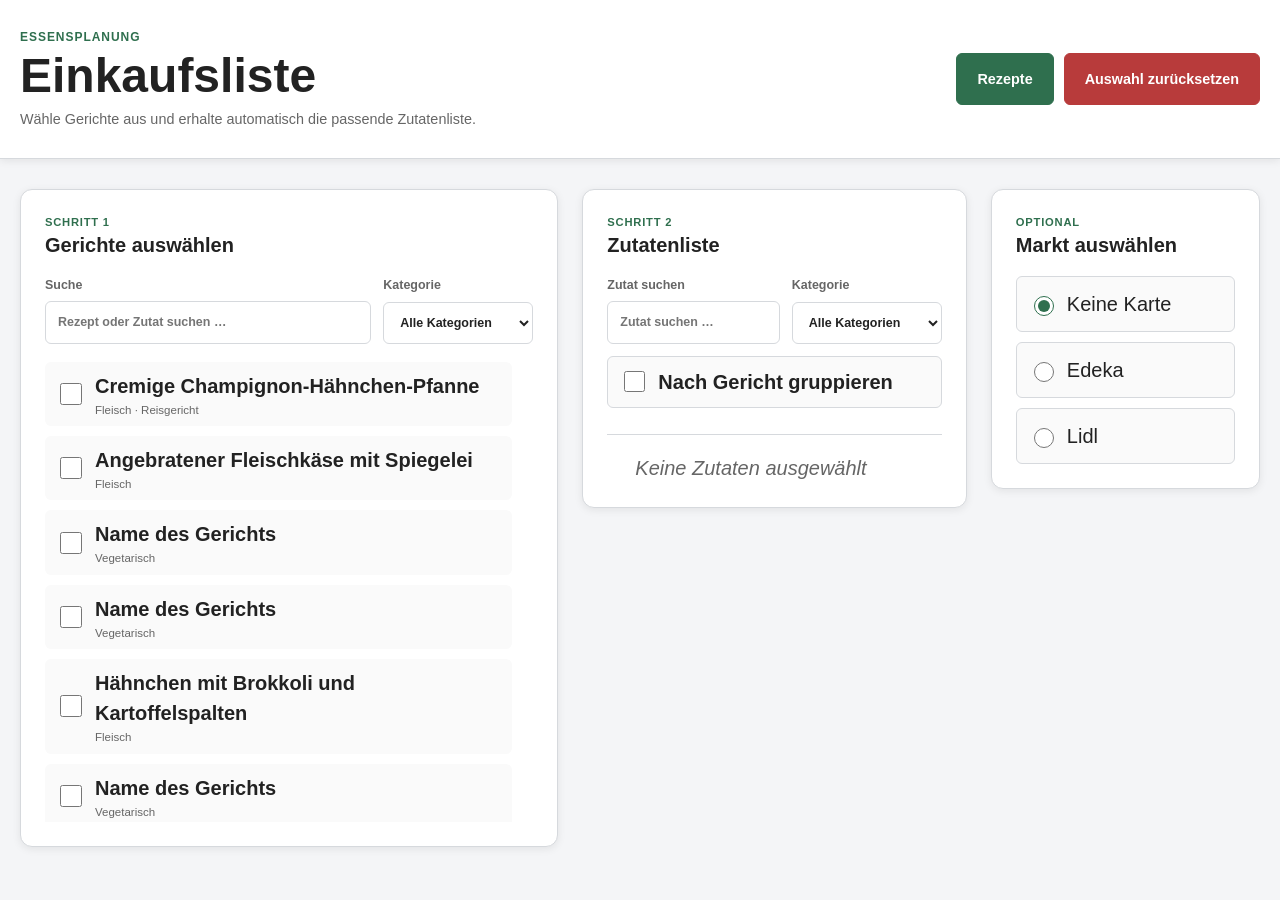
==== commit 9070be88: "Add shopping and recipe UX features" ====
--- a/index.html
+++ b/index.html
@@ -1,267 +1,321 @@
-<!DOCTYPE html>
-<html lang="de">
-	<head>
-		<meta charset="UTF-8">
-		<meta
-			name="viewport"
-			content="width=device-width, initial-scale=1.0"
-		>
-
-		<meta
-			name="description"
-			content="Gerichte auswählen, Zutaten zusammenstellen und auf der Marktkarte anzeigen."
-		>
-
-		<link
-			rel="stylesheet"
-			href="assets/css/main.css"
-		>
-
-		<title>Einkaufsliste</title>
-	</head>
-
-	<body>
-
-		<a
-			class="skip-link"
-			href="#main-content"
-		>
-			Zum Hauptinhalt
-		</a>
-
-
-		<!-- ===================== HEADER ===================== -->
-		<header class="site-header">
-
-			<div class="page-container header-content">
-
-				<div class="header-heading">
-					<p class="eyebrow">
-						Essensplanung
-					</p>
-
-					<h1>Einkaufsliste</h1>
-
-					<p class="header-description">
-						Wähle Gerichte aus und erhalte automatisch
-						die passende Zutatenliste.
-					</p>
-				</div>
-
-
-				<nav
-					class="header-actions"
-					aria-label="Seitennavigation"
-				>
-					<a
-						href="rezept_uebersicht.html"
-						id="rezeptBtn"
-						class="button button-secondary"
-					>
-						Rezepte
-					</a>
-
-					<button
-						type="button"
-						id="resetBtn"
-						class="button button-danger"
-					>
-						Auswahl zurücksetzen
-					</button>
-				</nav>
-
-			</div>
-
-		</header>
-
-
-		<!-- ===================== HAUPTINHALT ===================== -->
-		<main
-			id="main-content"
-			class="page-container"
-		>
-
-			<div id="listen-container">
-
-				<!-- ===================== GERICHTE ===================== -->
-				<section
-					class="panel gerichte-panel"
-					aria-labelledby="gerichte-heading"
-				>
-					<div class="panel-header">
-						<div>
-							<p class="panel-kicker">
-								Schritt 1
-							</p>
-
-							<h2 id="gerichte-heading">
-								Gerichte auswählen
-							</h2>
-						</div>
-					</div>
-
-
-					<!--
-						Wird durch main.js aus
-						data/gerichte/manifest.json gefüllt.
-					-->
-					<div
-						id="controls"
-						class="gerichte-liste"
-					></div>
-				</section>
-
-
-				<!-- ===================== ZUTATENLISTE ===================== -->
-				<section
-					class="panel zutaten-panel"
-					aria-labelledby="zutaten-heading"
-				>
-					<div class="panel-header">
-						<div>
-							<p class="panel-kicker">
-								Schritt 2
-							</p>
-
-							<h2 id="zutaten-heading">
-								Zutatenliste
-							</h2>
-						</div>
-					</div>
-
-
-					<ul
-						id="zutatenListe"
-						aria-live="polite"
-					>
-						<li>
-							<em>Keine Zutaten ausgewählt</em>
-						</li>
-					</ul>
-				</section>
-
-
-				<!-- ===================== MARKTAUSWAHL ===================== -->
-				<section
-					class="panel markt-panel"
-					aria-labelledby="markt-heading"
-				>
-					<div class="panel-header">
-						<div>
-							<p class="panel-kicker">
-								Optional
-							</p>
-
-							<h2 id="markt-heading">
-								Markt auswählen
-							</h2>
-						</div>
-					</div>
-
-
-					<fieldset id="marktAuswahl">
-						<legend class="visually-hidden">
-							Karte eines Marktes auswählen
-						</legend>
-
-
-						<label class="markt-option">
-							<input
-								type="radio"
-								name="markt"
-								value="none"
-								checked
-							>
-
-							<span>Keine Karte</span>
-						</label>
-
-
-						<label class="markt-option">
-							<input
-								type="radio"
-								name="markt"
-								value="edeka"
-							>
-
-							<span>Edeka</span>
-						</label>
-
-
-						<label class="markt-option">
-							<input
-								type="radio"
-								name="markt"
-								value="lidl"
-							>
-
-							<span>Lidl</span>
-						</label>
-					</fieldset>
-				</section>
-
-			</div>
-
-
-			<!-- ===================== KARTE ===================== -->
-			<section
-				id="map-container"
-				class="map-section hidden"
-				aria-labelledby="map-heading"
-			>
-				<div class="map-header">
-					<p class="panel-kicker">
-						Orientierung
-					</p>
-
-					<h2 id="map-heading">
-						Marktkarte
-					</h2>
-				</div>
-
-
-				<div class="map-stage">
-					<img
-						id="mapImage"
-						src=""
-						alt="Karte des ausgewählten Marktes"
-					>
-
-					<div
-						id="markers"
-						aria-label="Positionen der ausgewählten Zutaten"
-					></div>
-
-					<div
-						id="popup"
-						class="popup"
-						role="status"
-						aria-live="polite"
-					></div>
-				</div>
-			</section>
-
-		</main>
-
-
-		<!-- ===================== BILD-OVERLAY ===================== -->
-		<div
-			id="iconOverlay"
-			class="image-overlay"
-			role="dialog"
-			aria-modal="true"
-			aria-label="Vergrößertes Bild des Gerichts"
-		>
-			<img
-				id="iconOverlayImg"
-				src=""
-				alt=""
-			>
-		</div>
-
-
-		<!-- ===================== JAVASCRIPT ===================== -->
-		<script src="assets/js/main.js"></script>
-
-	</body>
-</html>
+<!DOCTYPE html>
+<html lang="de">
+	<head>
+		<meta charset="UTF-8">
+		<meta
+			name="viewport"
+			content="width=device-width, initial-scale=1.0"
+		>
+
+		<meta
+			name="description"
+			content="Gerichte auswählen, Zutaten zusammenstellen und auf der Marktkarte anzeigen."
+		>
+
+		<link
+			rel="stylesheet"
+			href="assets/css/main.css"
+		>
+
+		<title>Einkaufsliste</title>
+	</head>
+
+	<body>
+
+		<a
+			class="skip-link"
+			href="#main-content"
+		>
+			Zum Hauptinhalt
+		</a>
+
+
+		<!-- ===================== HEADER ===================== -->
+		<header class="site-header">
+
+			<div class="page-container header-content">
+
+				<div class="header-heading">
+					<p class="eyebrow">
+						Essensplanung
+					</p>
+
+					<h1>Einkaufsliste</h1>
+
+					<p class="header-description">
+						Wähle Gerichte aus und erhalte automatisch
+						die passende Zutatenliste.
+					</p>
+				</div>
+
+
+				<nav
+					class="header-actions"
+					aria-label="Seitennavigation"
+				>
+					<a
+						href="rezept_uebersicht.html"
+						id="rezeptBtn"
+						class="button button-secondary"
+					>
+						Rezepte
+					</a>
+
+					<button
+						type="button"
+						id="resetBtn"
+						class="button button-danger"
+					>
+						Auswahl zurücksetzen
+					</button>
+				</nav>
+
+			</div>
+
+		</header>
+
+
+		<!-- ===================== HAUPTINHALT ===================== -->
+		<main
+			id="main-content"
+			class="page-container"
+		>
+
+			<div id="listen-container">
+
+				<!-- ===================== GERICHTE ===================== -->
+				<section
+					class="panel gerichte-panel"
+					aria-labelledby="gerichte-heading"
+				>
+					<div class="panel-header">
+						<div>
+							<p class="panel-kicker">
+								Schritt 1
+							</p>
+
+							<h2 id="gerichte-heading">
+								Gerichte auswählen
+							</h2>
+						</div>
+					</div>
+
+
+					<!--
+						Wird durch main.js aus
+						data/gerichte/manifest.json gefüllt.
+					-->
+					
+					<div class="filter-toolbar" aria-label="Gerichte filtern">
+						<label class="filter-field">
+							<span>Suche</span>
+							<input
+								type="search"
+								id="gerichtSuche"
+								placeholder="Rezept oder Zutat suchen …"
+								autocomplete="off"
+							>
+						</label>
+
+						<label class="filter-field">
+							<span>Kategorie</span>
+							<select id="gerichtKategorie">
+								<option value="">Alle Kategorien</option>
+							</select>
+						</label>
+					</div>
+
+<div
+						id="controls"
+						class="gerichte-liste"
+					></div>
+				</section>
+
+
+				<!-- ===================== ZUTATENLISTE ===================== -->
+				<section
+					class="panel zutaten-panel"
+					aria-labelledby="zutaten-heading"
+				>
+					<div class="panel-header">
+						<div>
+							<p class="panel-kicker">
+								Schritt 2
+							</p>
+
+							<h2 id="zutaten-heading">
+								Zutatenliste
+							</h2>
+						</div>
+					</div>
+
+
+					
+					<div class="shopping-toolbar">
+						<div class="filter-toolbar filter-toolbar-shopping" aria-label="Zutaten filtern">
+							<label class="filter-field">
+								<span>Zutat suchen</span>
+								<input
+									type="search"
+									id="zutatenSuche"
+									placeholder="Zutat suchen …"
+									autocomplete="off"
+								>
+							</label>
+
+							<label class="filter-field">
+								<span>Kategorie</span>
+								<select id="zutatenKategorie">
+									<option value="">Alle Kategorien</option>
+								</select>
+							</label>
+						</div>
+
+						<label class="toggle-control">
+							<input
+								type="checkbox"
+								id="groupShoppingListToggle"
+							>
+							<span>Nach Gericht gruppieren</span>
+						</label>
+
+						<p
+							id="shoppingProgress"
+							class="shopping-progress"
+							aria-live="polite"
+						></p>
+					</div>
+
+					<div
+						id="zutatenListe"
+						aria-live="polite"
+					>
+						<p class="empty-state"><em>Keine Zutaten ausgewählt</em></p>
+					</div>
+				</section>
+
+
+				<!-- ===================== MARKTAUSWAHL ===================== -->
+				<section
+					class="panel markt-panel"
+					aria-labelledby="markt-heading"
+				>
+					<div class="panel-header">
+						<div>
+							<p class="panel-kicker">
+								Optional
+							</p>
+
+							<h2 id="markt-heading">
+								Markt auswählen
+							</h2>
+						</div>
+					</div>
+
+
+					<fieldset id="marktAuswahl">
+						<legend class="visually-hidden">
+							Karte eines Marktes auswählen
+						</legend>
+
+
+						<label class="markt-option">
+							<input
+								type="radio"
+								name="markt"
+								value="none"
+								checked
+							>
+
+							<span>Keine Karte</span>
+						</label>
+
+
+						<label class="markt-option">
+							<input
+								type="radio"
+								name="markt"
+								value="edeka"
+							>
+
+							<span>Edeka</span>
+						</label>
+
+
+						<label class="markt-option">
+							<input
+								type="radio"
+								name="markt"
+								value="lidl"
+							>
+
+							<span>Lidl</span>
+						</label>
+					</fieldset>
+				</section>
+
+			</div>
+
+
+			<!-- ===================== KARTE ===================== -->
+			<section
+				id="map-container"
+				class="map-section hidden"
+				aria-labelledby="map-heading"
+			>
+				<div class="map-header">
+					<p class="panel-kicker">
+						Orientierung
+					</p>
+
+					<h2 id="map-heading">
+						Marktkarte
+					</h2>
+				</div>
+
+
+				<div class="map-stage">
+					<img
+						id="mapImage"
+						src=""
+						alt="Karte des ausgewählten Marktes"
+					>
+
+					<div
+						id="markers"
+						aria-label="Positionen der ausgewählten Zutaten"
+					></div>
+
+					<div
+						id="popup"
+						class="popup"
+						role="status"
+						aria-live="polite"
+					></div>
+				</div>
+			</section>
+
+		</main>
+
+
+		<!-- ===================== BILD-OVERLAY ===================== -->
+		<div
+			id="iconOverlay"
+			class="image-overlay"
+			role="dialog"
+			aria-modal="true"
+			aria-label="Vergrößertes Bild des Gerichts"
+		>
+			<img
+				id="iconOverlayImg"
+				src=""
+				alt=""
+			>
+		</div>
+
+
+		<!-- ===================== JAVASCRIPT ===================== -->
+		<script src="assets/js/main.js"></script>
+
+	</body>
+</html>
--- a/assets/css/main.css
+++ b/assets/css/main.css
@@ -5,38 +5,199 @@
 
 
 /* ---------------------------------------------------------
-   1. Grundeinstellungen
-   --------------------------------------------------------- */
+   1. Variablen und Grundeinstellungen
+   --------------------------------------------------------- */
+
+:root {
+	--color-background: #f4f5f7;
+	--color-surface: #ffffff;
+	--color-surface-hover: #f1f3f5;
+
+	--color-text: #222222;
+	--color-text-muted: #666666;
+
+	--color-border: #d6d9dd;
+	--color-primary: #2f6f4e;
+	--color-primary-hover: #275e42;
+
+	--color-danger: #b83b3b;
+	--color-danger-hover: #9f3030;
+
+	--color-marker: #d62828;
+
+	--shadow-small:
+		0 2px 8px rgba(0, 0, 0, 0.08);
+
+	--shadow-medium:
+		0 6px 20px rgba(0, 0, 0, 0.12);
+
+	--border-radius-small: 6px;
+	--border-radius-medium: 12px;
+
+	--page-width: 1400px;
+}
+
 
 * {
 	box-sizing: border-box;
 }
 
+
+html {
+	scroll-behavior: smooth;
+}
+
+
 body {
 	margin: 0;
-	padding: 20px;
 
 	font-family: Arial, sans-serif;
-	font-size: 24px;
-
-	color: #222;
-	background: #fff;
-}
-
-
-/* ---------------------------------------------------------
-   2. Header
-   --------------------------------------------------------- */
-
-header {
-	margin-bottom: 20px;
-}
-
-header h1 {
+	font-size: 20px;
+	line-height: 1.5;
+
+	color: var(--color-text);
+	background: var(--color-background);
+}
+
+
+img {
+	max-width: 100%;
+}
+
+
+button,
+input {
+	font: inherit;
+}
+
+
+/* ---------------------------------------------------------
+   2. Allgemeine Hilfsklassen
+   --------------------------------------------------------- */
+
+.page-container,
+body > main {
+	width: min(
+		calc(100% - 40px),
+		var(--page-width)
+	);
+
+	margin-right: auto;
+	margin-left: auto;
+}
+
+
+.visually-hidden {
+	position: absolute;
+
+	width: 1px;
+	height: 1px;
+
+	padding: 0;
+	margin: -1px;
+
+	overflow: hidden;
+
+	clip: rect(0, 0, 0, 0);
+	white-space: nowrap;
+
+	border: 0;
+}
+
+
+.skip-link {
+	position: fixed;
+	top: 10px;
+	left: 10px;
+	z-index: 10000;
+
+	padding: 10px 16px;
+
+	color: #ffffff;
+	background: #222222;
+
+	border-radius: var(--border-radius-small);
+
+	text-decoration: none;
+
+	transform: translateY(-200%);
+}
+
+
+.skip-link:focus {
+	transform: translateY(0);
+}
+
+
+/* ---------------------------------------------------------
+   3. Header
+   --------------------------------------------------------- */
+
+.site-header,
+body > header {
+	margin-bottom: 30px;
+
+	background: var(--color-surface);
+
+	border-bottom: 1px solid var(--color-border);
+
+	box-shadow: var(--shadow-small);
+}
+
+
+.header-content {
+	display: flex;
+	align-items: center;
+	justify-content: space-between;
+
+	gap: 30px;
+
+	padding-top: 28px;
+	padding-bottom: 28px;
+}
+
+
+.header-heading {
+	min-width: 0;
+}
+
+
+.header-heading h1,
+body > header h1 {
 	margin-top: 0;
-}
-
-header nav {
+	margin-bottom: 6px;
+
+	font-size: clamp(2rem, 4vw, 3rem);
+	line-height: 1.1;
+}
+
+
+.eyebrow {
+	margin-top: 0;
+	margin-bottom: 4px;
+
+	color: var(--color-primary);
+
+	font-size: 0.75rem;
+	font-weight: bold;
+	letter-spacing: 0.08em;
+	text-transform: uppercase;
+}
+
+
+.header-description {
+	max-width: 700px;
+
+	margin: 0;
+
+	color: var(--color-text-muted);
+
+	font-size: 0.9rem;
+}
+
+
+header nav,
+.header-actions {
 	display: flex;
 	align-items: center;
 	flex-wrap: wrap;
@@ -46,8 +207,19 @@
 
 
 /*
- * Buttons und Navigationslinks einheitlich darstellen.
+ * Rezeptübersicht und Rezeptdetailseite verwenden aktuell
+ * einen einfachen Header ohne .header-content.
  */
+body > header:not(.site-header) {
+	padding: 20px;
+}
+
+
+/* ---------------------------------------------------------
+   4. Buttons und Navigationslinks
+   --------------------------------------------------------- */
+
+.button,
 #resetBtn,
 #rezeptBtn,
 header nav a {
@@ -55,91 +227,211 @@
 	align-items: center;
 	justify-content: center;
 
-	padding: 16px 24px;
+	min-height: 52px;
+
+	padding: 12px 20px;
+
+	color: var(--color-text);
+	background: var(--color-surface);
+
+	border: 1px solid var(--color-border);
+	border-radius: var(--border-radius-small);
 
 	font: inherit;
-	font-size: 1rem;
-
-	color: #222;
-	background: #f0f0f0;
-
-	border: 1px solid #999;
-	border-radius: 4px;
-
+	font-size: 0.9rem;
+	font-weight: bold;
+	line-height: 1.2;
+
+	text-align: center;
 	text-decoration: none;
 
 	cursor: pointer;
-}
-
-
+
+	transition:
+		background-color 0.15s ease,
+		border-color 0.15s ease,
+		color 0.15s ease,
+		transform 0.15s ease,
+		box-shadow 0.15s ease;
+}
+
+
+.button:hover,
 #resetBtn:hover,
 #rezeptBtn:hover,
 header nav a:hover {
-	background: #ddd;
-}
-
-
-#resetBtn:focus-visible,
-#rezeptBtn:focus-visible,
-header nav a:focus-visible,
+	background: var(--color-surface-hover);
+
+	border-color: #b7bbc0;
+
+	transform: translateY(-1px);
+
+	box-shadow: var(--shadow-small);
+}
+
+
+.button-secondary,
+#rezeptBtn {
+	color: #ffffff;
+	background: var(--color-primary);
+
+	border-color: var(--color-primary);
+}
+
+
+.button-secondary:hover,
+#rezeptBtn:hover {
+	color: #ffffff;
+	background: var(--color-primary-hover);
+
+	border-color: var(--color-primary-hover);
+}
+
+
+.button-danger,
+#resetBtn {
+	color: #ffffff;
+	background: var(--color-danger);
+
+	border-color: var(--color-danger);
+}
+
+
+.button-danger:hover,
+#resetBtn:hover {
+	color: #ffffff;
+	background: var(--color-danger-hover);
+
+	border-color: var(--color-danger-hover);
+}
+
+
+button:focus-visible,
+a:focus-visible,
+input:focus-visible,
 .rezept-card:focus-visible {
-	outline: 3px solid #333;
+	outline: 3px solid #1d4ed8;
 	outline-offset: 3px;
 }
 
 
 /* ---------------------------------------------------------
-   3. Hauptlayout Einkaufsliste
-   --------------------------------------------------------- */
+   5. Hauptlayout Einkaufsliste
+   --------------------------------------------------------- */
+
+#main-content {
+	padding-bottom: 40px;
+}
+
 
 #listen-container {
+	display: grid;
+
+	grid-template-columns:
+		minmax(320px, 1.4fr)
+		minmax(280px, 1fr)
+		minmax(220px, 0.7fr);
+
+	align-items: start;
+
+	gap: 24px;
+}
+
+
+/* ---------------------------------------------------------
+   6. Allgemeine Panels
+   --------------------------------------------------------- */
+
+.panel {
+	min-width: 0;
+
+	padding: 24px;
+
+	background: var(--color-surface);
+
+	border: 1px solid var(--color-border);
+	border-radius: var(--border-radius-medium);
+
+	box-shadow: var(--shadow-small);
+}
+
+
+.panel-header {
 	display: flex;
 	align-items: flex-start;
-
-	gap: 30px;
-	margin-top: 20px;
-}
-
-
-#listen-container > section:first-child {
-	flex: 1;
-
-	max-width: 600px;
-	min-width: 0;
-}
-
-
-#listen-container > section:nth-child(2) {
-	flex: 1;
-
-	min-width: 0;
-}
-
-
-#listen-container h2 {
+	justify-content: space-between;
+
+	gap: 15px;
+
+	margin-bottom: 18px;
+}
+
+
+.panel-header h2,
+.map-header h2 {
+	margin: 0;
+
+	font-size: 1.25rem;
+	line-height: 1.25;
+}
+
+
+.panel-kicker {
 	margin-top: 0;
-}
-
-
-/* ---------------------------------------------------------
-   4. Gerichte
-   --------------------------------------------------------- */
-
-#controls {
-	max-height: 300px;
-
-	padding: 10px;
+	margin-bottom: 2px;
+
+	color: var(--color-primary);
+
+	font-size: 0.7rem;
+	font-weight: bold;
+	letter-spacing: 0.07em;
+	text-transform: uppercase;
+}
+
+
+/* ---------------------------------------------------------
+   7. Gerichte
+   --------------------------------------------------------- */
+
+#controls,
+.gerichte-liste {
+	max-height: 460px;
+
+	padding-right: 6px;
 
 	overflow-y: auto;
+
+	scrollbar-gutter: stable;
 }
 
 
 .gericht {
 	display: flex;
 	align-items: center;
-
-	gap: 12px;
+	justify-content: space-between;
+
+	gap: 14px;
+
+	min-height: 62px;
+
 	margin-bottom: 10px;
+	padding: 8px 10px;
+
+	background: #fafafa;
+
+	border: 1px solid transparent;
+	border-radius: var(--border-radius-small);
+
+	transition:
+		background-color 0.15s ease,
+		border-color 0.15s ease;
+}
+
+
+.gericht:hover {
+	background: var(--color-surface-hover);
+
+	border-color: var(--color-border);
 }
 
 
@@ -151,43 +443,58 @@
 .gericht label {
 	display: flex;
 	align-items: center;
-
-	gap: 6px;
+	flex: 1;
+
+	gap: 10px;
+
+	min-width: 0;
 
 	cursor: pointer;
 }
 
 
 .gericht input[type="checkbox"] {
+	width: 22px;
+	height: 22px;
+
 	flex-shrink: 0;
 
+	accent-color: var(--color-primary);
+
 	cursor: pointer;
 }
 
 
 .icon {
-	width: 32px;
-	height: 32px;
+	width: 48px;
+	height: 48px;
+
+	flex-shrink: 0;
 
 	object-fit: cover;
 
+	border-radius: var(--border-radius-small);
+
 	cursor: pointer;
 }
 
 
 /* ---------------------------------------------------------
-   5. Zutatenliste
+   8. Zutatenliste
    --------------------------------------------------------- */
 
 #zutatenListe {
-	min-width: 200px;
-
-	padding: 10px;
+	min-width: 0;
+
+	margin: 0;
+	padding-left: 28px;
 }
 
 
 #zutatenListe li {
-	margin-bottom: 6px;
+	margin-bottom: 8px;
+
+	overflow-wrap: anywhere;
 }
 
 
@@ -196,39 +503,94 @@
 }
 
 
-/* ---------------------------------------------------------
-   6. Marktauswahl
-   --------------------------------------------------------- */
-
+#zutatenListe em {
+	color: var(--color-text-muted);
+}
+
+
+/* ---------------------------------------------------------
+   9. Marktauswahl
+   --------------------------------------------------------- */
+
+#marktAuswahl {
+	min-width: 0;
+
+	margin: 0;
+	padding: 0;
+
+	border: 0;
+}
+
+
+.markt-option,
 #marktAuswahl label {
-	display: block;
-
-	margin-bottom: 6px;
+	display: flex;
+	align-items: center;
+
+	gap: 10px;
+
+	margin-bottom: 10px;
+	padding: 12px;
+
+	background: #fafafa;
+
+	border: 1px solid var(--color-border);
+	border-radius: var(--border-radius-small);
 
 	cursor: pointer;
-}
-
-
+
+	transition:
+		background-color 0.15s ease,
+		border-color 0.15s ease;
+}
+
+
+.markt-option:hover,
+#marktAuswahl label:hover {
+	background: var(--color-surface-hover);
+
+	border-color: #aeb3b8;
+}
+
+
+.markt-option:last-child,
 #marktAuswahl label:last-child {
 	margin-bottom: 0;
 }
 
 
 #marktAuswahl input[type="radio"] {
+	width: 20px;
+	height: 20px;
+
+	flex-shrink: 0;
+
+	accent-color: var(--color-primary);
+
 	cursor: pointer;
 }
 
 
 /* ---------------------------------------------------------
-   7. Karte
-   --------------------------------------------------------- */
-
-#map-container {
-	position: relative;
-
+   10. Karte
+   --------------------------------------------------------- */
+
+#map-container,
+.map-section {
 	max-width: 1200px;
 
-	margin-top: 20px;
+	margin-top: 30px;
+	margin-right: auto;
+	margin-left: auto;
+
+	padding: 24px;
+
+	background: var(--color-surface);
+
+	border: 1px solid var(--color-border);
+	border-radius: var(--border-radius-medium);
+
+	box-shadow: var(--shadow-small);
 }
 
 
@@ -237,22 +599,44 @@
 }
 
 
-#map-container > img {
+.map-header {
+	margin-bottom: 18px;
+}
+
+
+/*
+ * Die Karte, Marker und Popups müssen dieselbe
+ * Positionierungsfläche verwenden.
+ */
+.map-stage {
+	position: relative;
+
+	overflow: visible;
+
+	border-radius: var(--border-radius-small);
+}
+
+
+#mapImage,
+.map-stage > img {
 	display: block;
 
 	width: 100%;
-}
-
-
-/* ---------------------------------------------------------
-   8. Kartenmarker
+	height: auto;
+
+	border-radius: var(--border-radius-small);
+}
+
+
+/* ---------------------------------------------------------
+   11. Kartenmarker
    --------------------------------------------------------- */
 
 .marker {
 	position: absolute;
 
-	width: 22px;
-	height: 22px;
+	width: 28px;
+	height: 28px;
 
 	display: flex;
 	align-items: center;
@@ -260,22 +644,41 @@
 
 	padding: 0;
 
-	color: white;
-	background: red;
-
-	border: 0;
+	color: #ffffff;
+	background: var(--color-marker);
+
+	border: 2px solid #ffffff;
 	border-radius: 50%;
 
-	font-size: 12px;
+	font-size: 13px;
 	font-weight: bold;
 	line-height: 1;
 
+	box-shadow:
+		0 2px 6px rgba(0, 0, 0, 0.35);
+
 	cursor: pointer;
-}
-
-
-/* ---------------------------------------------------------
-   9. Karten-Popup
+
+	transform: translate(-50%, -50%);
+
+	transition:
+		transform 0.15s ease,
+		box-shadow 0.15s ease;
+}
+
+
+.marker:hover {
+	transform:
+		translate(-50%, -50%)
+		scale(1.15);
+
+	box-shadow:
+		0 3px 10px rgba(0, 0, 0, 0.45);
+}
+
+
+/* ---------------------------------------------------------
+   12. Karten-Popup
    --------------------------------------------------------- */
 
 .popup {
@@ -284,26 +687,30 @@
 
 	display: none;
 
-	padding: 6px 10px;
-
-	color: #000;
-	background: white;
-
-	border: 1px solid #333;
-
-	font-size: 12px;
+	max-width: 280px;
+
+	padding: 10px 14px;
+
+	color: var(--color-text);
+	background: var(--color-surface);
+
+	border: 1px solid #555555;
+	border-radius: var(--border-radius-small);
+
+	font-size: 14px;
+	line-height: 1.4;
 	white-space: pre-line;
 
-	box-shadow:
-		0 2px 6px rgba(0, 0, 0, 0.3);
-}
-
-
-/* ---------------------------------------------------------
-   10. Rezeptbild-Overlay
-   --------------------------------------------------------- */
-
-#iconOverlay {
+	box-shadow: var(--shadow-medium);
+}
+
+
+/* ---------------------------------------------------------
+   13. Rezeptbild-Overlay
+   --------------------------------------------------------- */
+
+#iconOverlay,
+.image-overlay {
 	position: fixed;
 	inset: 0;
 	z-index: 9999;
@@ -314,19 +721,25 @@
 
 	padding: 20px;
 
-	background: rgba(0, 0, 0, 0.8);
+	background: rgba(0, 0, 0, 0.85);
 
 	cursor: pointer;
 }
 
 
-#iconOverlay img {
+#iconOverlay img,
+.image-overlay img {
 	display: block;
 
 	max-width: 90vw;
 	max-height: 90vh;
 
 	object-fit: contain;
+
+	border-radius: var(--border-radius-small);
+
+	box-shadow:
+		0 10px 40px rgba(0, 0, 0, 0.5);
 }
 
 
@@ -336,7 +749,7 @@
 
 
 /* ---------------------------------------------------------
-   11. Rezeptkarten-Layout
+   14. Rezeptkarten-Layout
    --------------------------------------------------------- */
 
 #rezeptListe {
@@ -351,11 +764,13 @@
 	gap: 20px;
 
 	max-width: 1200px;
-}
-
-
-/* ---------------------------------------------------------
-   12. Rezeptkarte
+
+	padding-bottom: 40px;
+}
+
+
+/* ---------------------------------------------------------
+   15. Rezeptkarte
    --------------------------------------------------------- */
 
 .rezept-card {
@@ -368,18 +783,17 @@
 
 	overflow: hidden;
 
-	color: white;
-
-	background-color: #555;
+	color: #ffffff;
+
+	background-color: #555555;
 	background-size: cover;
 	background-position: center;
 
-	border-radius: 8px;
+	border-radius: var(--border-radius-medium);
 
 	text-decoration: none;
 
-	box-shadow:
-		0 2px 8px rgba(0, 0, 0, 0.25);
+	box-shadow: var(--shadow-small);
 
 	transition:
 		transform 0.15s ease,
@@ -387,10 +801,6 @@
 }
 
 
-/*
- * Dunkler Verlauf über dem Bild,
- * damit der Rezeptname lesbar bleibt.
- */
 .rezept-card::before {
 	content: "";
 
@@ -400,18 +810,17 @@
 	background:
 		linear-gradient(
 			to top,
-			rgba(0, 0, 0, 0.8) 0%,
-			rgba(0, 0, 0, 0.15) 60%,
+			rgba(0, 0, 0, 0.85) 0%,
+			rgba(0, 0, 0, 0.2) 62%,
 			rgba(0, 0, 0, 0) 100%
 		);
 }
 
 
 .rezept-card:hover {
-	transform: translateY(-3px);
-
-	box-shadow:
-		0 5px 14px rgba(0, 0, 0, 0.35);
+	transform: translateY(-4px);
+
+	box-shadow: var(--shadow-medium);
 }
 
 
@@ -425,6 +834,7 @@
 
 	font-size: 1rem;
 	font-weight: bold;
+	line-height: 1.3;
 
 	text-shadow:
 		0 1px 3px rgba(0, 0, 0, 0.8);
@@ -437,30 +847,42 @@
 
 
 /* ---------------------------------------------------------
-   13. Rezept-Container
+   16. Rezept-Container
    --------------------------------------------------------- */
 
 #rezeptDetails {
 	max-width: 900px;
 
-	margin: 0 auto;
+	margin: 0 auto 40px;
+	padding: 28px;
+
+	background: var(--color-surface);
+
+	border: 1px solid var(--color-border);
+	border-radius: var(--border-radius-medium);
+
+	box-shadow: var(--shadow-small);
 }
 
 
 #rezeptDetails h1 {
 	margin-top: 0;
 	margin-bottom: 20px;
+
+	line-height: 1.2;
 }
 
 
 #rezeptDetails h2 {
 	margin-top: 35px;
 	margin-bottom: 15px;
-}
-
-
-/* ---------------------------------------------------------
-   14. Rezeptbild
+
+	font-size: 1.3rem;
+}
+
+
+/* ---------------------------------------------------------
+   17. Rezeptbild
    --------------------------------------------------------- */
 
 .rezept-bild {
@@ -471,29 +893,29 @@
 
 	object-fit: cover;
 
-	border-radius: 8px;
-
-	box-shadow:
-		0 2px 8px rgba(0, 0, 0, 0.2);
-}
-
-
-/* ---------------------------------------------------------
-   15. Rezeptinformationen
+	border-radius: var(--border-radius-medium);
+
+	box-shadow: var(--shadow-small);
+}
+
+
+/* ---------------------------------------------------------
+   18. Rezeptinformationen
    --------------------------------------------------------- */
 
 .rezept-meta {
 	margin-top: 15px;
 	margin-bottom: 25px;
 
-	font-size: 0.9em;
-
-	color: #555;
-}
-
-
-/* ---------------------------------------------------------
-   16. Rezept-Zutaten
+	color: var(--color-text-muted);
+
+	font-size: 0.9rem;
+	font-weight: bold;
+}
+
+
+/* ---------------------------------------------------------
+   19. Rezept-Zutaten
    --------------------------------------------------------- */
 
 .rezept-zutaten {
@@ -508,22 +930,20 @@
 
 
 /* ---------------------------------------------------------
-   17. Zubereitung
+   20. Zubereitung
    --------------------------------------------------------- */
 
 .rezept-zubereitung {
 	margin: 0;
-
 	padding-left: 35px;
 }
 
 
 .rezept-zubereitung li {
 	margin-bottom: 18px;
-
 	padding-left: 8px;
 
-	line-height: 1.5;
+	line-height: 1.6;
 }
 
 
@@ -533,56 +953,115 @@
 
 
 /* ---------------------------------------------------------
-   18. Tablet / Smartphone
+   21. Kleinere Desktop-Bildschirme / Tablets
+   --------------------------------------------------------- */
+
+@media (max-width: 1100px) {
+
+	#listen-container {
+		grid-template-columns:
+			minmax(300px, 1fr)
+			minmax(260px, 1fr);
+	}
+
+
+	.markt-panel {
+		grid-column: 1 / -1;
+	}
+
+
+	#marktAuswahl {
+		display: grid;
+
+		grid-template-columns:
+			repeat(
+				3,
+				minmax(0, 1fr)
+			);
+
+		gap: 10px;
+	}
+
+
+	.markt-option,
+	#marktAuswahl label {
+		margin-bottom: 0;
+	}
+}
+
+
+/* ---------------------------------------------------------
+   22. Tablet / Smartphone
    --------------------------------------------------------- */
 
 @media (max-width: 800px) {
 
 	body {
-		padding: 15px;
-
 		font-size: 18px;
 	}
 
 
-	header nav {
+	.page-container,
+	body > main {
+		width: min(
+			calc(100% - 30px),
+			var(--page-width)
+		);
+	}
+
+
+	.header-content {
+		flex-direction: column;
 		align-items: stretch;
-	}
-
-
-	#resetBtn,
-	#rezeptBtn,
-	header nav a {
-		padding: 14px 18px;
-	}
-
-
-	/* Einkaufsliste */
+
+		padding-top: 22px;
+		padding-bottom: 22px;
+	}
+
+
+	.header-actions {
+		align-items: stretch;
+	}
+
+
+	.header-actions > * {
+		flex: 1;
+	}
+
 
 	#listen-container {
-		flex-direction: column;
-
-		gap: 20px;
-	}
-
-
-	#listen-container > section {
-		width: 100%;
-		max-width: none;
-	}
-
-
-	#controls {
+		grid-template-columns: 1fr;
+
+		gap: 18px;
+	}
+
+
+	.markt-panel {
+		grid-column: auto;
+	}
+
+
+	.panel {
+		padding: 20px;
+	}
+
+
+	#controls,
+	.gerichte-liste {
 		max-height: none;
 	}
 
 
-	#zutatenListe {
-		min-width: 0;
-	}
-
-
-	/* Rezeptübersicht */
+	#marktAuswahl {
+		grid-template-columns: 1fr;
+	}
+
+
+	#map-container,
+	.map-section {
+		padding: 18px;
+	}
+
 
 	#rezeptListe {
 		grid-template-columns:
@@ -598,10 +1077,9 @@
 	}
 
 
-	/* Rezeptdetail */
-
 	#rezeptDetails {
 		max-width: none;
+		padding: 20px;
 	}
 
 
@@ -612,23 +1090,81 @@
 
 
 /* ---------------------------------------------------------
-   19. Kleine Smartphones
+   23. Kleine Smartphones
    --------------------------------------------------------- */
 
 @media (max-width: 500px) {
 
-	header nav {
+	.page-container,
+	body > main {
+		width: min(
+			calc(100% - 20px),
+			var(--page-width)
+		);
+	}
+
+
+	.site-header,
+	body > header {
+		margin-bottom: 20px;
+	}
+
+
+	.header-content {
+		gap: 20px;
+	}
+
+
+	header nav,
+	.header-actions {
 		flex-direction: column;
 	}
 
 
 	header nav a,
+	header nav button,
+	.header-actions > *,
 	#resetBtn,
 	#rezeptBtn {
 		width: 100%;
 	}
 
 
+	.panel {
+		padding: 16px;
+	}
+
+
+	.gericht {
+		align-items: flex-start;
+
+		padding: 10px;
+	}
+
+
+	.gericht label {
+		align-items: flex-start;
+	}
+
+
+	.icon {
+		width: 44px;
+		height: 44px;
+	}
+
+
+	#map-container,
+	.map-section {
+		padding: 12px;
+	}
+
+
+	.marker {
+		width: 26px;
+		height: 26px;
+	}
+
+
 	#rezeptListe {
 		grid-template-columns: 1fr;
 	}
@@ -644,7 +1180,383 @@
 	}
 
 
+	#rezeptDetails {
+		padding: 16px;
+	}
+
+
 	.rezept-zubereitung {
 		padding-left: 28px;
 	}
 }
+
+
+/* ---------------------------------------------------------
+   24. Reduzierte Bewegungen
+   --------------------------------------------------------- */
+
+@media (prefers-reduced-motion: reduce) {
+
+	* {
+		scroll-behavior: auto !important;
+
+		transition-duration: 0.01ms !important;
+		animation-duration: 0.01ms !important;
+		animation-iteration-count: 1 !important;
+	}
+}
+
+/* =========================================================
+   UX-UPDATE-2026-08-25
+   Suche, Kategorien, Checklisten, Gruppierung, Submit
+   ========================================================= */
+
+.filter-toolbar {
+	display: grid;
+	grid-template-columns:
+		minmax(0, 1fr)
+		minmax(150px, 0.45fr);
+	gap: 12px;
+	margin-bottom: 18px;
+}
+
+.filter-field {
+	display: grid;
+	gap: 6px;
+	min-width: 0;
+	color: var(--color-text-muted);
+	font-size: 0.78rem;
+	font-weight: bold;
+}
+
+.filter-field input,
+.filter-field select,
+.submission-form input,
+.submission-form select,
+.submission-form textarea {
+	width: 100%;
+	min-width: 0;
+	padding: 11px 12px;
+	color: var(--color-text);
+	background: var(--color-surface);
+	border: 1px solid var(--color-border);
+	border-radius: var(--border-radius-small);
+	font: inherit;
+}
+
+.filter-field input:focus,
+.filter-field select:focus,
+.submission-form input:focus,
+.submission-form select:focus,
+.submission-form textarea:focus {
+	border-color: var(--color-primary);
+	outline: 3px solid rgba(29, 78, 216, 0.14);
+	outline-offset: 1px;
+}
+
+.gericht-text {
+	display: grid;
+	gap: 2px;
+	min-width: 0;
+}
+
+.gericht-name {
+	font-weight: bold;
+}
+
+.gericht-categories {
+	color: var(--color-text-muted);
+	font-size: 0.72rem;
+	line-height: 1.25;
+}
+
+.shopping-toolbar {
+	margin-bottom: 18px;
+	padding-bottom: 16px;
+	border-bottom: 1px solid var(--color-border);
+}
+
+.filter-toolbar-shopping {
+	margin-bottom: 12px;
+}
+
+.toggle-control {
+	display: flex;
+	align-items: center;
+	gap: 10px;
+	padding: 10px 12px;
+	background: #fafafa;
+	border: 1px solid var(--color-border);
+	border-radius: var(--border-radius-small);
+	cursor: pointer;
+	font-weight: bold;
+}
+
+.toggle-control input {
+	width: 21px;
+	height: 21px;
+	flex-shrink: 0;
+	accent-color: var(--color-primary);
+	cursor: pointer;
+}
+
+.shopping-progress {
+	margin: 10px 0 0;
+	color: var(--color-text-muted);
+	font-size: 0.78rem;
+	font-weight: bold;
+}
+
+#zutatenListe {
+	min-width: 0;
+}
+
+.shopping-section {
+	margin-bottom: 18px;
+}
+
+.shopping-section:last-child {
+	margin-bottom: 0;
+}
+
+.shopping-section h3 {
+	margin: 0 0 9px;
+	font-size: 0.92rem;
+}
+
+.shopping-dish-group {
+	padding: 12px;
+	background: #fafafa;
+	border: 1px solid var(--color-border);
+	border-radius: var(--border-radius-small);
+}
+
+.shopping-done-section {
+	padding-top: 14px;
+	border-top: 1px solid var(--color-border);
+}
+
+.shopping-list {
+	display: grid;
+	gap: 8px;
+	margin: 0;
+	padding: 0;
+	list-style: none;
+}
+
+.shopping-item {
+	margin: 0;
+}
+
+.shopping-item label {
+	display: flex;
+	align-items: flex-start;
+	gap: 10px;
+	padding: 8px 9px;
+	border-radius: var(--border-radius-small);
+	cursor: pointer;
+}
+
+.shopping-item label:hover {
+	background: var(--color-surface-hover);
+}
+
+.shopping-item-checkbox {
+	width: 21px;
+	height: 21px;
+	margin-top: 1px;
+	flex-shrink: 0;
+	accent-color: var(--color-primary);
+	cursor: pointer;
+}
+
+.shopping-item-text {
+	min-width: 0;
+	overflow-wrap: anywhere;
+}
+
+.shopping-item.is-done .shopping-item-text {
+	color: var(--color-text-muted);
+	text-decoration: line-through;
+	opacity: 0.8;
+}
+
+.empty-state {
+	margin: 0;
+	color: var(--color-text-muted);
+}
+
+.recipe-overview-filters {
+	max-width: 900px;
+	margin-bottom: 24px;
+}
+
+.rezept-card-content {
+	position: relative;
+	z-index: 1;
+	display: grid;
+	align-self: stretch;
+	align-content: end;
+	width: 100%;
+}
+
+.rezept-card-content .rezept-card-title {
+	padding-bottom: 5px;
+}
+
+.rezept-card-categories {
+	padding: 0 18px 18px;
+	color: rgba(255, 255, 255, 0.9);
+	font-size: 0.72rem;
+	font-weight: bold;
+	text-shadow: 0 1px 3px rgba(0, 0, 0, 0.85);
+}
+
+.rezept-card[hidden] {
+	display: none;
+}
+
+.submission-page {
+	padding-bottom: 48px;
+}
+
+.submission-panel {
+	max-width: 960px;
+	margin: 0 auto;
+}
+
+.submission-intro {
+	margin-top: 0;
+	color: var(--color-text-muted);
+}
+
+.submission-form {
+	display: grid;
+	gap: 24px;
+}
+
+.submission-field {
+	display: grid;
+	gap: 7px;
+}
+
+.submission-field > span,
+.submission-group legend {
+	font-weight: bold;
+}
+
+.submission-field small,
+.submission-group small {
+	color: var(--color-text-muted);
+}
+
+.submission-form textarea {
+	min-height: 170px;
+	resize: vertical;
+}
+
+.submission-group {
+	display: grid;
+	gap: 12px;
+	margin: 0;
+	padding: 0;
+	border: 0;
+}
+
+.submission-categories {
+	display: flex;
+	flex-wrap: wrap;
+	gap: 8px;
+}
+
+.submission-category {
+	display: inline-flex;
+	align-items: center;
+	gap: 7px;
+	padding: 8px 10px;
+	background: #fafafa;
+	border: 1px solid var(--color-border);
+	border-radius: 999px;
+	cursor: pointer;
+}
+
+.submission-category input {
+	width: auto;
+	accent-color: var(--color-primary);
+}
+
+.submission-ingredients {
+	display: grid;
+	gap: 10px;
+}
+
+.submission-ingredient-row {
+	display: grid;
+	grid-template-columns:
+		minmax(180px, 1fr)
+		minmax(90px, 0.3fr)
+		90px
+		auto;
+	gap: 9px;
+	align-items: center;
+}
+
+.submission-remove-ingredient {
+	min-height: 44px;
+	padding: 9px 12px;
+}
+
+.submission-actions {
+	display: flex;
+	flex-wrap: wrap;
+	gap: 10px;
+}
+
+.submission-preview {
+	padding: 16px;
+	background: #fafafa;
+	border: 1px solid var(--color-border);
+	border-radius: var(--border-radius-small);
+}
+
+.submission-preview h2 {
+	margin-top: 0;
+}
+
+.submission-preview textarea {
+	width: 100%;
+	min-height: 260px;
+	font-family: ui-monospace, SFMono-Regular, Consolas, monospace;
+	font-size: 0.8rem;
+}
+
+@media (max-width: 800px) {
+	.filter-toolbar {
+		grid-template-columns: 1fr;
+	}
+
+	.submission-ingredient-row {
+		grid-template-columns:
+			minmax(0, 1fr)
+			100px;
+	}
+
+	.submission-ingredient-name {
+		grid-column: 1 / -1;
+	}
+
+	.submission-remove-ingredient {
+		grid-column: 1 / -1;
+	}
+}
+
+@media (max-width: 500px) {
+	.submission-actions > *,
+	.submission-remove-ingredient {
+		width: 100%;
+	}
+
+	.submission-ingredient-row {
+		grid-template-columns: 1fr 80px;
+	}
+}
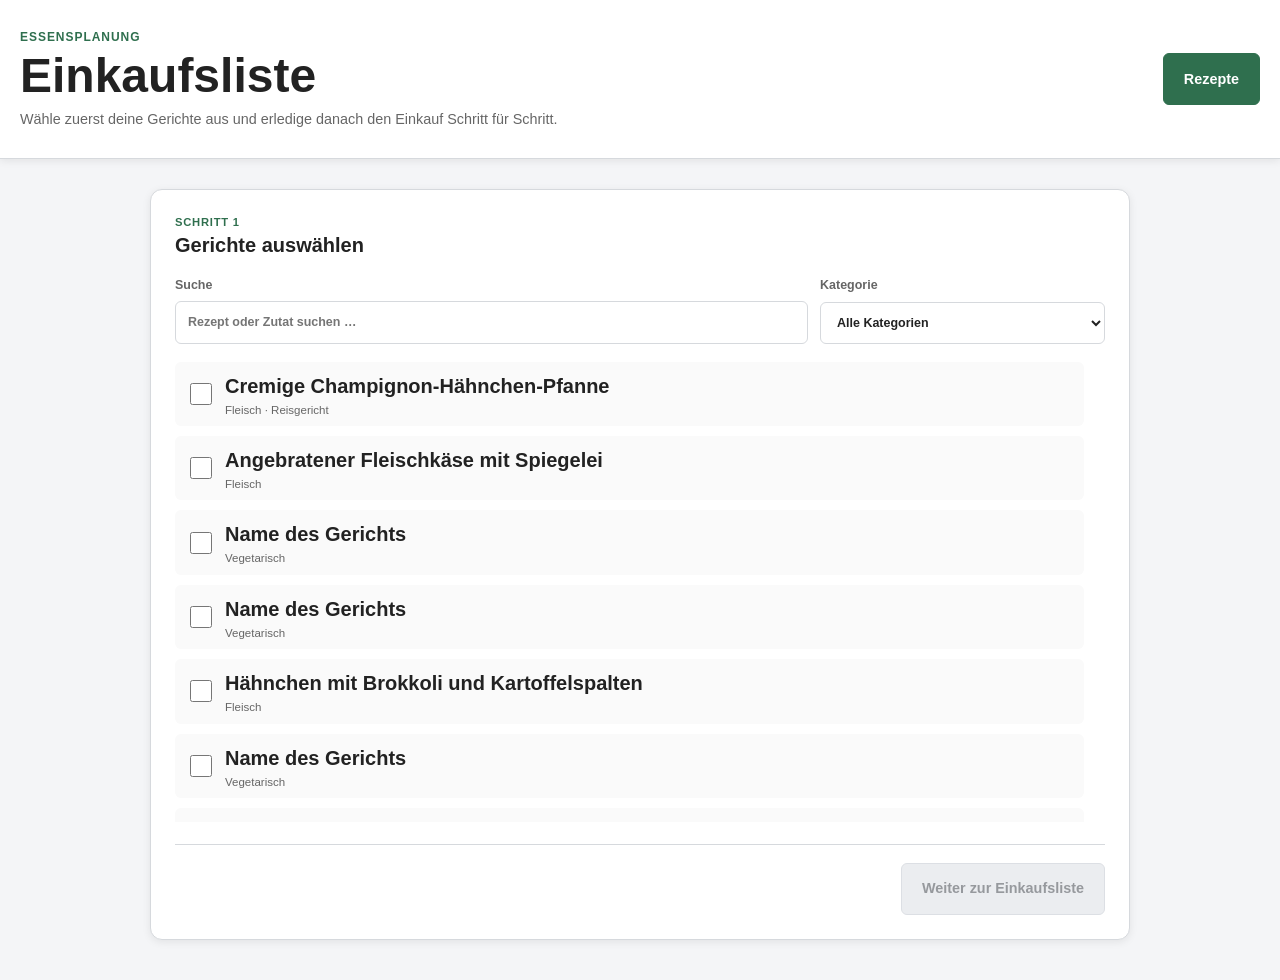
==== commit e4d15c13: "Add two-step shopping workflow" ====
--- a/index.html
+++ b/index.html
@@ -32,27 +32,16 @@
 
 		<!-- ===================== HEADER ===================== -->
 		<header class="site-header">
-
 			<div class="page-container header-content">
-
 				<div class="header-heading">
-					<p class="eyebrow">
-						Essensplanung
+					<p class="eyebrow">Essensplanung</p>
+					<h1>Einkaufsliste</h1>
+					<p class="header-description">
+						Wähle zuerst deine Gerichte aus und erledige danach den Einkauf Schritt für Schritt.
 					</p>
-
-					<h1>Einkaufsliste</h1>
-
-					<p class="header-description">
-						Wähle Gerichte aus und erhalte automatisch
-						die passende Zutatenliste.
-					</p>
-				</div>
-
-
-				<nav
-					class="header-actions"
-					aria-label="Seitennavigation"
-				>
+				</div>
+
+				<nav class="header-actions" aria-label="Seitennavigation">
 					<a
 						href="rezept_uebersicht.html"
 						id="rezeptBtn"
@@ -63,49 +52,32 @@
 
 					<button
 						type="button"
-						id="resetBtn"
+						id="backToSelectionBtn"
 						class="button button-danger"
+						hidden
 					>
-						Auswahl zurücksetzen
+						Zurück zur Gerichtsauswahl
 					</button>
 				</nav>
-
 			</div>
-
 		</header>
 
 
 		<!-- ===================== HAUPTINHALT ===================== -->
-		<main
-			id="main-content"
-			class="page-container"
-		>
-
-			<div id="listen-container">
-
-				<!-- ===================== GERICHTE ===================== -->
-				<section
-					class="panel gerichte-panel"
-					aria-labelledby="gerichte-heading"
-				>
+		<main id="main-content" class="page-container">
+			<section
+				id="selectionStep"
+				class="purchase-step"
+				aria-labelledby="gerichte-heading"
+			>
+				<div class="panel gerichte-panel step-panel">
 					<div class="panel-header">
 						<div>
-							<p class="panel-kicker">
-								Schritt 1
-							</p>
-
-							<h2 id="gerichte-heading">
-								Gerichte auswählen
-							</h2>
-						</div>
-					</div>
-
-
-					<!--
-						Wird durch main.js aus
-						data/gerichte/manifest.json gefüllt.
-					-->
-					
+							<p class="panel-kicker">Schritt 1</p>
+							<h2 id="gerichte-heading">Gerichte auswählen</h2>
+						</div>
+					</div>
+
 					<div class="filter-toolbar" aria-label="Gerichte filtern">
 						<label class="filter-field">
 							<span>Suche</span>
@@ -125,177 +97,155 @@
 						</label>
 					</div>
 
-<div
-						id="controls"
-						class="gerichte-liste"
-					></div>
+					<div id="controls" class="gerichte-liste"></div>
+
+					<div class="step-actions">
+						<button
+							type="button"
+							id="confirmSelectionBtn"
+							class="button button-secondary"
+							disabled
+						>
+							Weiter zur Einkaufsliste
+						</button>
+					</div>
+				</div>
+			</section>
+
+			<section
+				id="shoppingStep"
+				class="purchase-step"
+				aria-labelledby="zutaten-heading"
+				hidden
+			>
+				<div id="listen-container" class="shopping-step-grid">
+					<section class="panel zutaten-panel" aria-labelledby="zutaten-heading">
+						<div class="panel-header">
+							<div>
+								<p class="panel-kicker">Schritt 2</p>
+								<h2 id="zutaten-heading">Zutaten einkaufen</h2>
+							</div>
+						</div>
+
+						<div class="shopping-toolbar">
+							<div class="filter-toolbar filter-toolbar-shopping" aria-label="Zutaten filtern">
+								<label class="filter-field">
+									<span>Zutat suchen</span>
+									<input
+										type="search"
+										id="zutatenSuche"
+										placeholder="Zutat suchen …"
+										autocomplete="off"
+									>
+								</label>
+
+								<label class="filter-field">
+									<span>Kategorie</span>
+									<select id="zutatenKategorie">
+										<option value="">Alle Kategorien</option>
+									</select>
+								</label>
+							</div>
+
+							<label class="toggle-control toggle-control-locked">
+								<input
+									type="checkbox"
+									id="groupShoppingListToggle"
+									disabled
+								>
+								<span>Nach Gericht gruppieren</span>
+							</label>
+
+							<p id="groupToggleHint" class="toggle-hint">
+								Diese Ansicht wird verfügbar, sobald alles eingekauft ist.
+							</p>
+
+							<p
+								id="shoppingProgress"
+								class="shopping-progress"
+								aria-live="polite"
+							></p>
+						</div>
+
+						<div id="zutatenListe" aria-live="polite">
+							<p class="empty-state"><em>Keine Zutaten ausgewählt</em></p>
+						</div>
+					</section>
+
+					<section class="panel markt-panel" aria-labelledby="markt-heading">
+						<div class="panel-header">
+							<div>
+								<p class="panel-kicker">Optional</p>
+								<h2 id="markt-heading">Markt auswählen</h2>
+							</div>
+						</div>
+
+						<fieldset id="marktAuswahl">
+							<legend class="visually-hidden">Karte eines Marktes auswählen</legend>
+
+							<label class="markt-option">
+								<input type="radio" name="markt" value="none" checked>
+								<span>Keine Karte</span>
+							</label>
+
+							<label class="markt-option">
+								<input type="radio" name="markt" value="edeka">
+								<span>Edeka</span>
+							</label>
+
+							<label class="markt-option">
+								<input type="radio" name="markt" value="lidl">
+								<span>Lidl</span>
+							</label>
+						</fieldset>
+					</section>
+				</div>
+
+				<section
+					id="map-container"
+					class="map-section hidden"
+					aria-labelledby="map-heading"
+				>
+					<div class="map-header">
+						<p class="panel-kicker">Orientierung</p>
+						<h2 id="map-heading">Marktkarte</h2>
+					</div>
+
+					<div class="map-stage">
+						<img
+							id="mapImage"
+							src=""
+							alt="Karte des ausgewählten Marktes"
+						>
+						<div id="markers" aria-label="Positionen der ausgewählten Zutaten"></div>
+						<div id="popup" class="popup" role="status" aria-live="polite"></div>
+					</div>
 				</section>
-
-
-				<!-- ===================== ZUTATENLISTE ===================== -->
-				<section
-					class="panel zutaten-panel"
-					aria-labelledby="zutaten-heading"
-				>
-					<div class="panel-header">
-						<div>
-							<p class="panel-kicker">
-								Schritt 2
-							</p>
-
-							<h2 id="zutaten-heading">
-								Zutatenliste
-							</h2>
-						</div>
-					</div>
-
-
-					
-					<div class="shopping-toolbar">
-						<div class="filter-toolbar filter-toolbar-shopping" aria-label="Zutaten filtern">
-							<label class="filter-field">
-								<span>Zutat suchen</span>
-								<input
-									type="search"
-									id="zutatenSuche"
-									placeholder="Zutat suchen …"
-									autocomplete="off"
-								>
-							</label>
-
-							<label class="filter-field">
-								<span>Kategorie</span>
-								<select id="zutatenKategorie">
-									<option value="">Alle Kategorien</option>
-								</select>
-							</label>
-						</div>
-
-						<label class="toggle-control">
-							<input
-								type="checkbox"
-								id="groupShoppingListToggle"
-							>
-							<span>Nach Gericht gruppieren</span>
-						</label>
-
-						<p
-							id="shoppingProgress"
-							class="shopping-progress"
-							aria-live="polite"
-						></p>
-					</div>
-
-					<div
-						id="zutatenListe"
-						aria-live="polite"
-					>
-						<p class="empty-state"><em>Keine Zutaten ausgewählt</em></p>
-					</div>
-				</section>
-
-
-				<!-- ===================== MARKTAUSWAHL ===================== -->
-				<section
-					class="panel markt-panel"
-					aria-labelledby="markt-heading"
-				>
-					<div class="panel-header">
-						<div>
-							<p class="panel-kicker">
-								Optional
-							</p>
-
-							<h2 id="markt-heading">
-								Markt auswählen
-							</h2>
-						</div>
-					</div>
-
-
-					<fieldset id="marktAuswahl">
-						<legend class="visually-hidden">
-							Karte eines Marktes auswählen
-						</legend>
-
-
-						<label class="markt-option">
-							<input
-								type="radio"
-								name="markt"
-								value="none"
-								checked
-							>
-
-							<span>Keine Karte</span>
-						</label>
-
-
-						<label class="markt-option">
-							<input
-								type="radio"
-								name="markt"
-								value="edeka"
-							>
-
-							<span>Edeka</span>
-						</label>
-
-
-						<label class="markt-option">
-							<input
-								type="radio"
-								name="markt"
-								value="lidl"
-							>
-
-							<span>Lidl</span>
-						</label>
-					</fieldset>
-				</section>
-
-			</div>
-
-
-			<!-- ===================== KARTE ===================== -->
-			<section
-				id="map-container"
-				class="map-section hidden"
-				aria-labelledby="map-heading"
-			>
-				<div class="map-header">
-					<p class="panel-kicker">
-						Orientierung
-					</p>
-
-					<h2 id="map-heading">
-						Marktkarte
-					</h2>
-				</div>
-
-
-				<div class="map-stage">
-					<img
-						id="mapImage"
-						src=""
-						alt="Karte des ausgewählten Marktes"
-					>
-
-					<div
-						id="markers"
-						aria-label="Positionen der ausgewählten Zutaten"
-					></div>
-
-					<div
-						id="popup"
-						class="popup"
-						role="status"
-						aria-live="polite"
-					></div>
-				</div>
 			</section>
-
 		</main>
+		<dialog
+			id="resetShoppingModal"
+			class="confirmation-modal"
+			aria-labelledby="resetShoppingModalTitle"
+		>
+			<form method="dialog" class="confirmation-modal-card">
+				<p class="panel-kicker">Einkauf zurücksetzen</p>
+				<h2 id="resetShoppingModalTitle">Zurück zur Gerichtsauswahl?</h2>
+				<p>
+					Die ausgewählten Gerichte und alle bereits abgehakten Zutaten werden gelöscht.
+				</p>
+
+				<div class="confirmation-modal-actions">
+					<button type="button" id="cancelResetShoppingBtn" class="button">
+						Abbrechen
+					</button>
+					<button type="button" id="confirmResetShoppingBtn" class="button button-danger">
+						Ja, Einkauf zurücksetzen
+					</button>
+				</div>
+			</form>
+		</dialog>
+
 
 
 		<!-- ===================== BILD-OVERLAY ===================== -->
--- a/assets/css/main.css
+++ b/assets/css/main.css
@@ -1560,3 +1560,114 @@
 		grid-template-columns: 1fr 80px;
 	}
 }
+
+/* =========================================================
+   STEP-WORKFLOW-UPDATE-2026-08-25
+   ========================================================= */
+
+.purchase-step[hidden],
+#backToSelectionBtn[hidden] {
+	display: none !important;
+}
+
+.step-panel {
+	max-width: 980px;
+	margin: 0 auto;
+}
+
+.step-actions {
+	display: flex;
+	justify-content: flex-end;
+	margin-top: 22px;
+	padding-top: 18px;
+	border-top: 1px solid var(--color-border);
+}
+
+.shopping-step-grid {
+	grid-template-columns:
+		minmax(340px, 1.5fr)
+		minmax(260px, 0.8fr) !important;
+}
+
+.toggle-control-locked {
+	opacity: 0.58;
+	cursor: not-allowed;
+}
+
+.toggle-control-locked input,
+.toggle-control input:disabled {
+	cursor: not-allowed;
+}
+
+.toggle-hint {
+	margin: 7px 0 0;
+	color: var(--color-text-muted);
+	font-size: 0.76rem;
+	line-height: 1.4;
+}
+
+.button:disabled,
+.button-disabled,
+.button-disabled:hover {
+	color: #73777d !important;
+	background: #e5e7eb !important;
+	border-color: #d1d5db !important;
+	box-shadow: none !important;
+	transform: none !important;
+	cursor: not-allowed !important;
+	opacity: 0.75;
+}
+
+.confirmation-modal {
+	width: min(92vw, 560px);
+	padding: 0;
+	color: var(--color-text);
+	background: transparent;
+	border: 0;
+}
+
+.confirmation-modal::backdrop {
+	background: rgba(0, 0, 0, 0.55);
+	backdrop-filter: blur(2px);
+}
+
+.confirmation-modal-card {
+	padding: 24px;
+	background: var(--color-surface);
+	border: 1px solid var(--color-border);
+	border-radius: var(--border-radius-medium);
+	box-shadow: var(--shadow-medium);
+}
+
+.confirmation-modal-card h2 {
+	margin-top: 0;
+	margin-bottom: 10px;
+}
+
+.confirmation-modal-card > p:not(.panel-kicker) {
+	margin-top: 0;
+	color: var(--color-text-muted);
+}
+
+.confirmation-modal-actions {
+	display: flex;
+	justify-content: flex-end;
+	flex-wrap: wrap;
+	gap: 10px;
+	margin-top: 22px;
+}
+
+.recipe-overview-heading {
+	margin-bottom: 14px;
+}
+
+@media (max-width: 800px) {
+	.shopping-step-grid {
+		grid-template-columns: 1fr !important;
+	}
+
+	.step-actions > *,
+	.confirmation-modal-actions > * {
+		width: 100%;
+	}
+}
